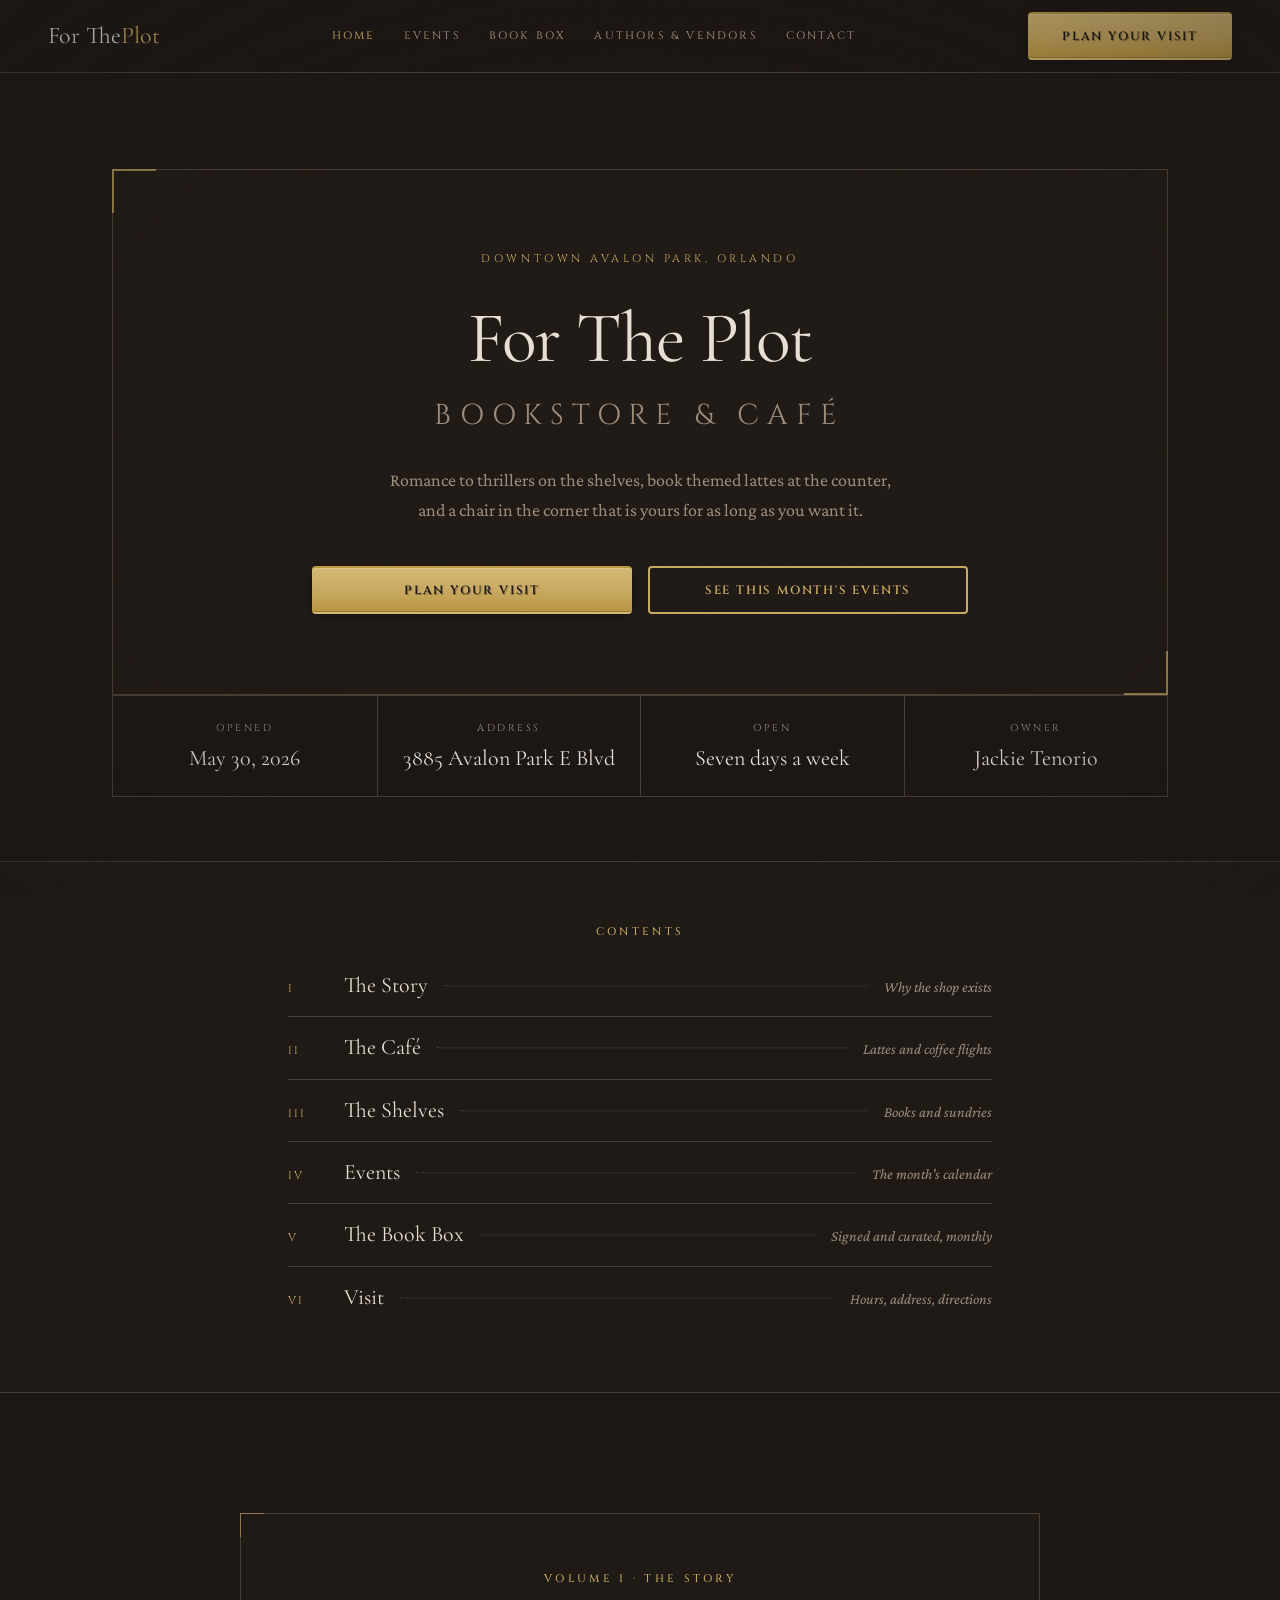
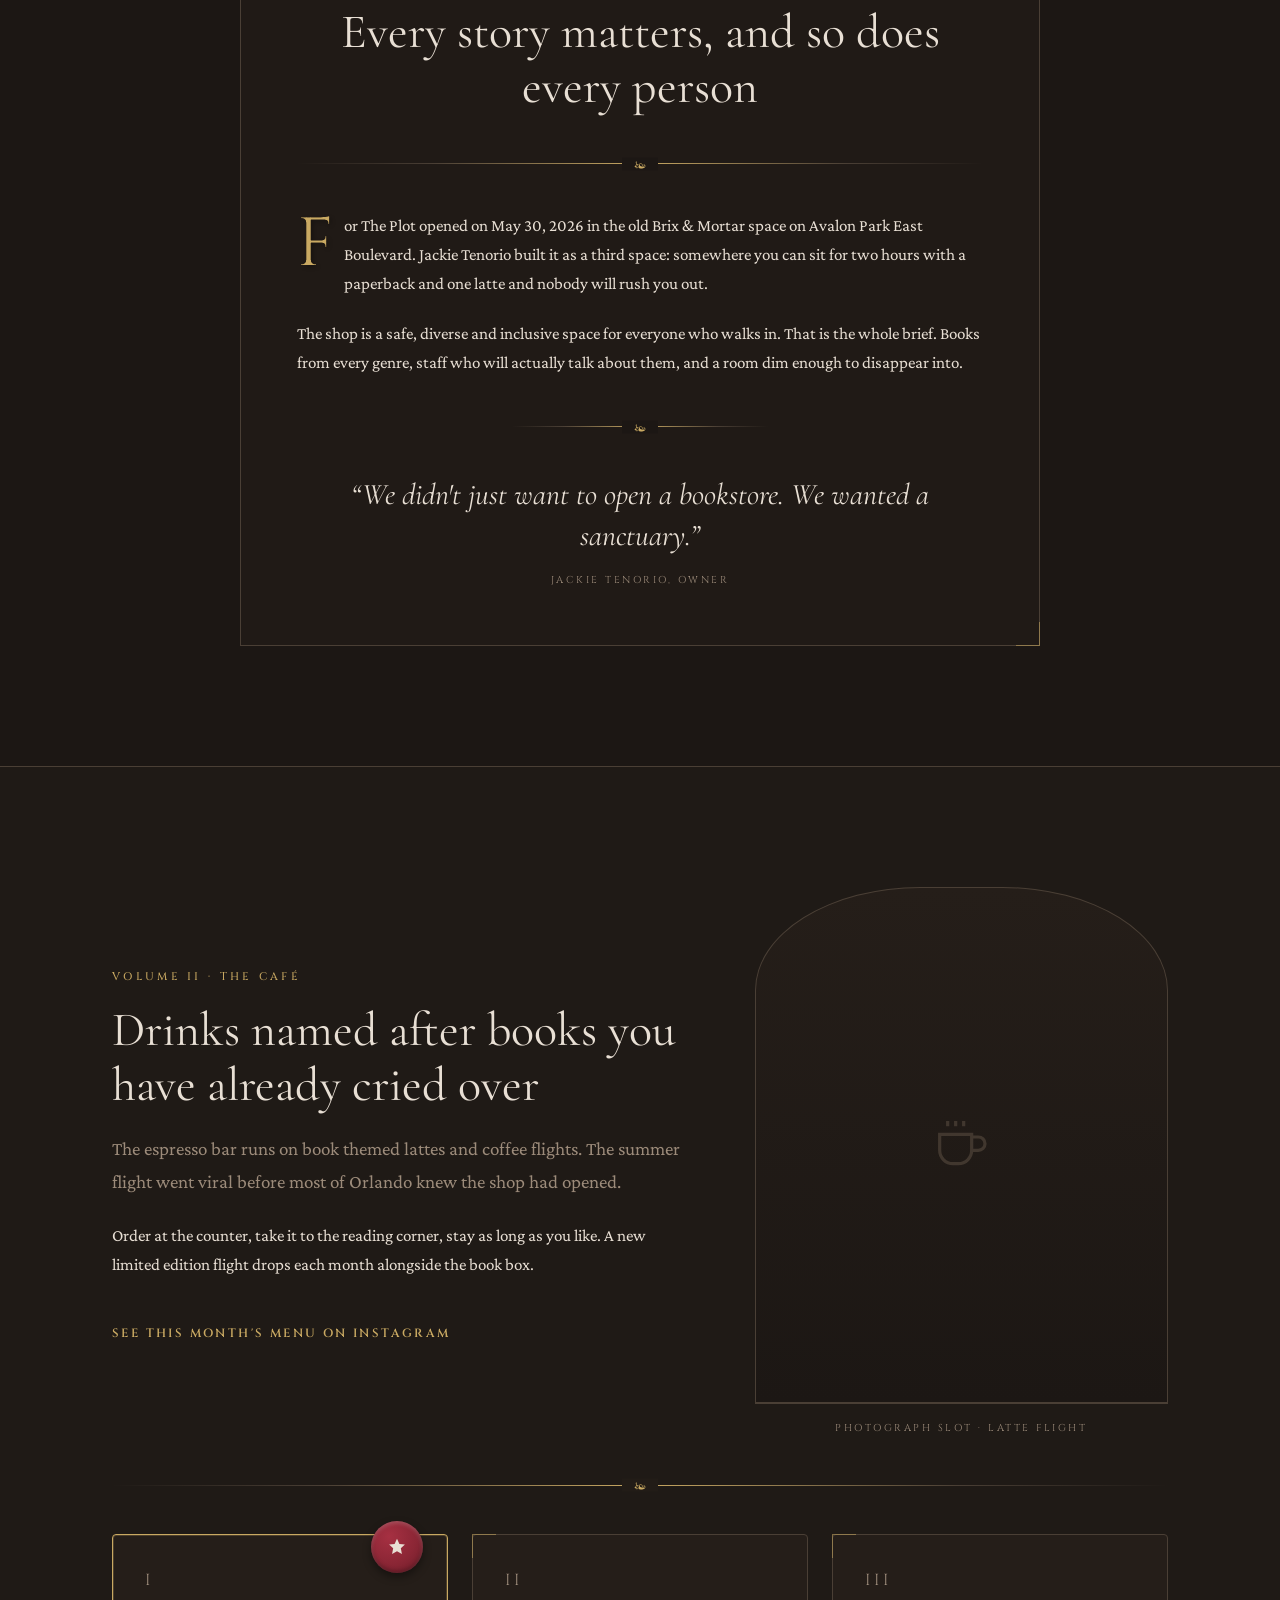
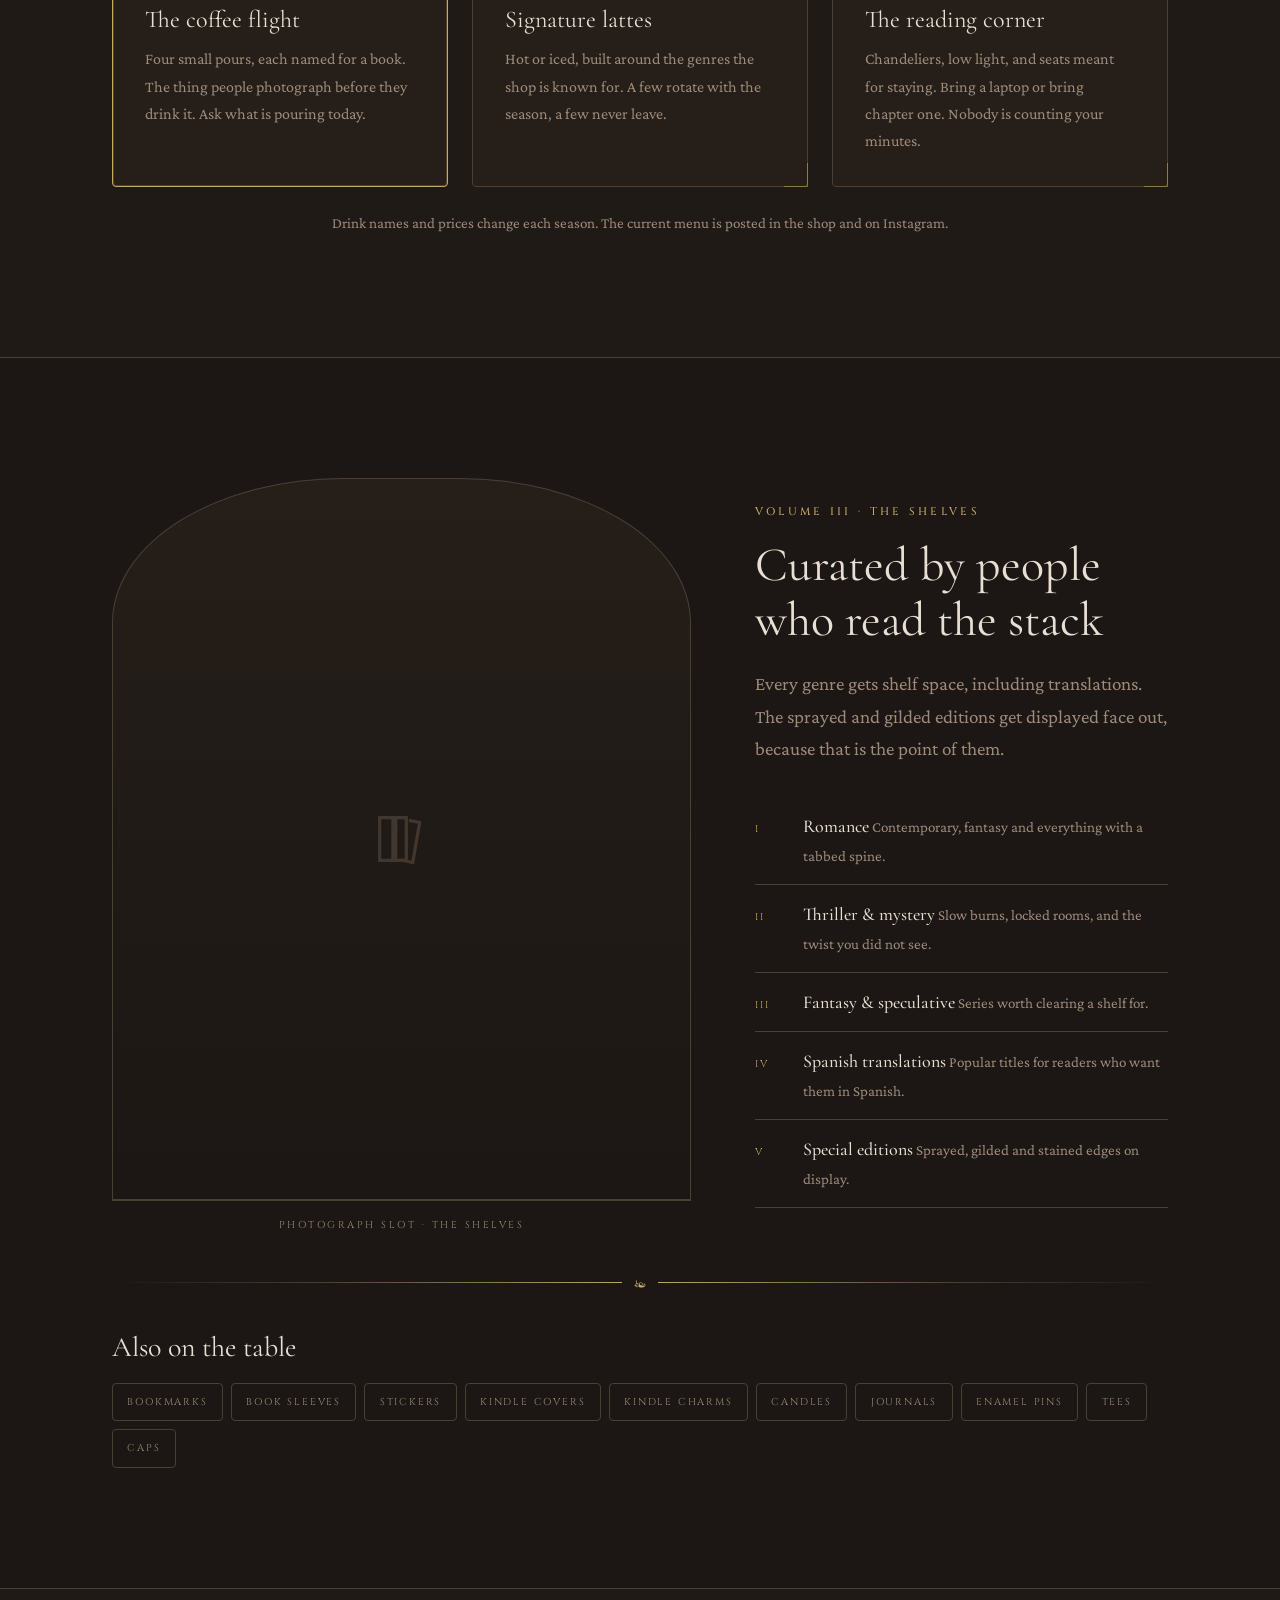
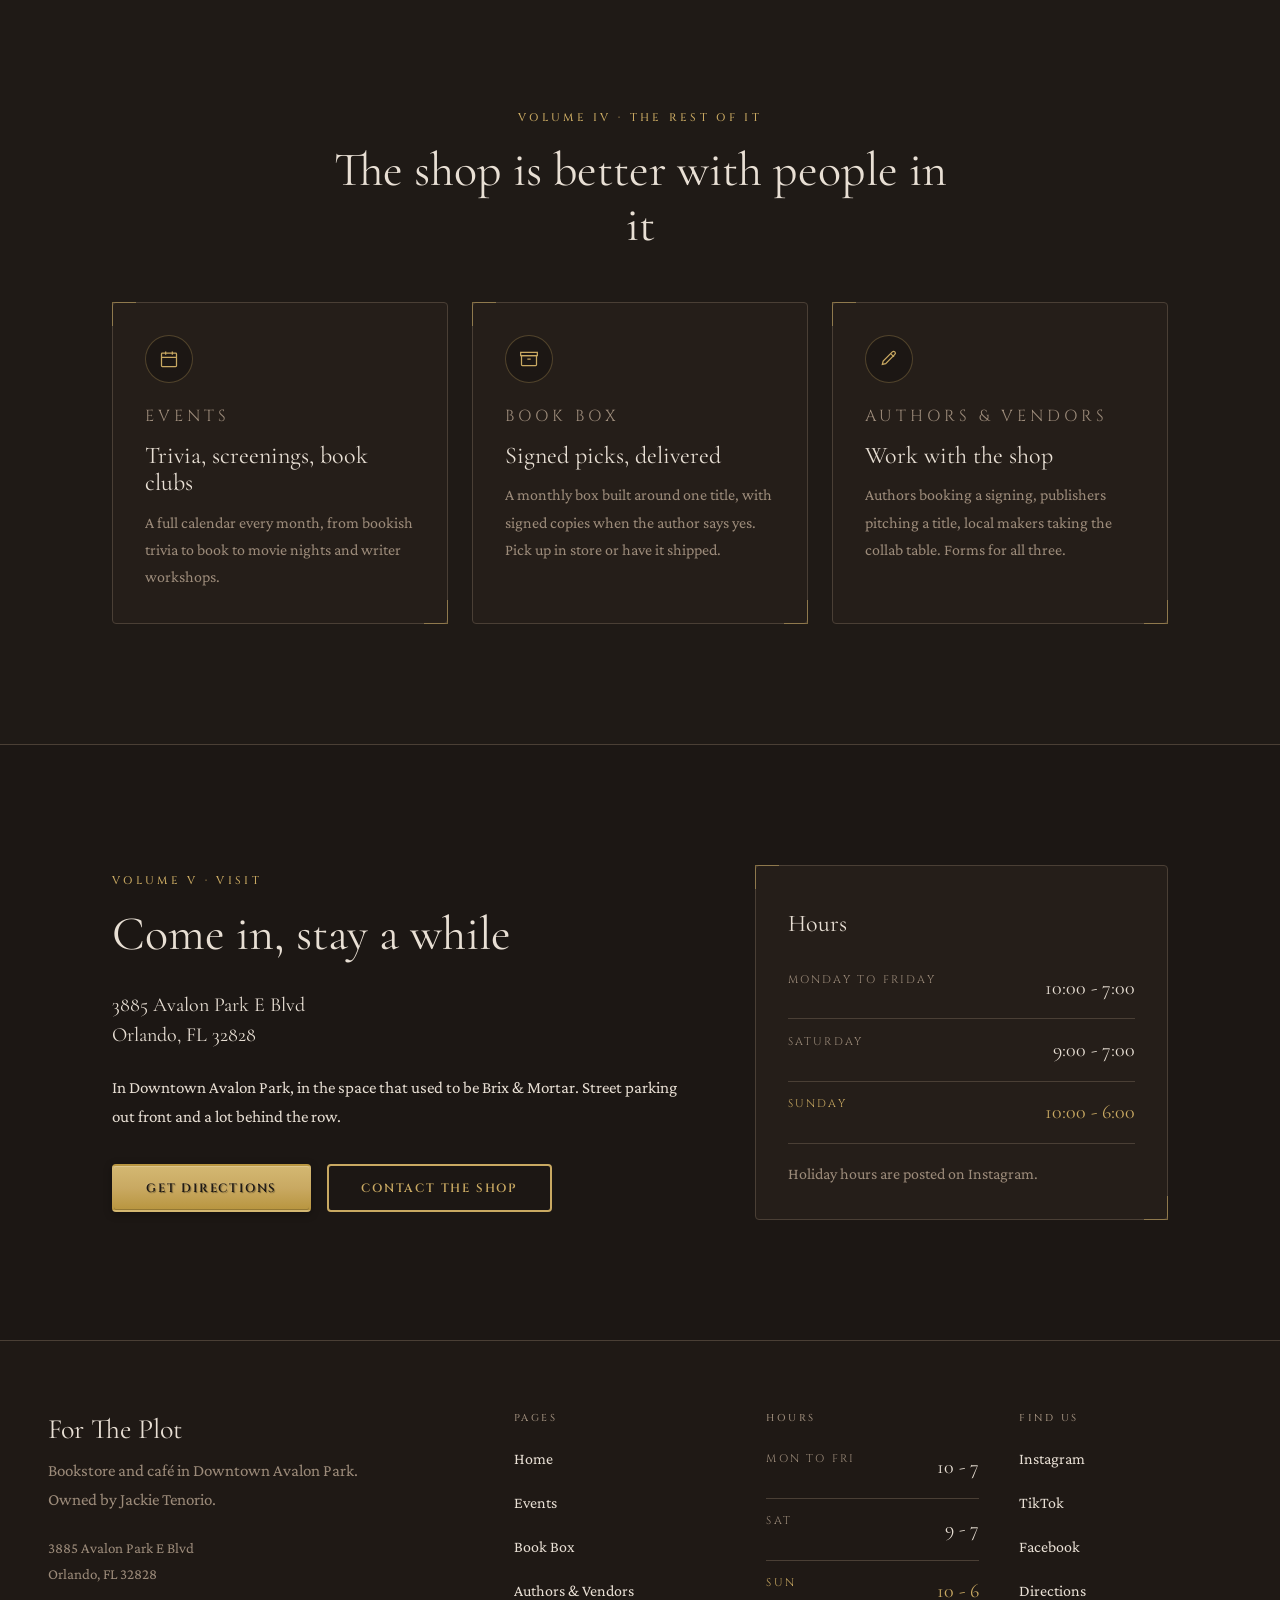
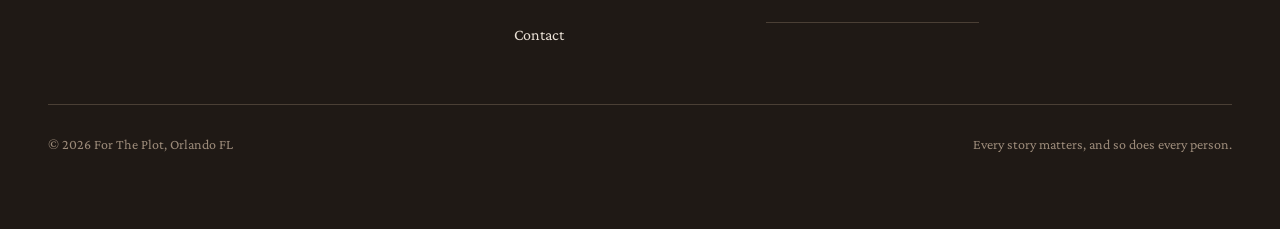
==== index.html @ 0314222c "Add For The Plot site and wire it up for GitHub Pages Unpacks the fortheplotsite bundle into the rep" ====
<!DOCTYPE html>
<html lang="en">
<head>
<meta charset="utf-8">
<meta name="viewport" content="width=device-width, initial-scale=1">
<title>For The Plot | Bookstore &amp; Café in Downtown Avalon Park, Orlando</title>
<meta name="description" content="For The Plot is a bookstore and café at 3885 Avalon Park E Blvd, Orlando. Romance to thrillers, book themed lattes and coffee flights, and a quiet corner that is yours.">
<meta property="og:title" content="For The Plot | Bookstore &amp; Café, Downtown Avalon Park">
<meta property="og:description" content="Books, book themed lattes, and a community third space in Downtown Avalon Park Orlando.">
<meta property="og:type" content="website">
<meta name="theme-color" content="#1C1714">
<link rel="preconnect" href="https://fonts.googleapis.com">
<link rel="preconnect" href="https://fonts.gstatic.com" crossorigin>
<link href="https://fonts.googleapis.com/css2?family=Cinzel:wght@400;500;600&family=Cormorant+Garamond:ital,wght@0,300;0,400;0,500;1,400&family=Crimson+Pro:ital,wght@0,400;0,600;1,400&display=swap" rel="stylesheet">
<link rel="stylesheet" href="assets/css/academia.css">
<script type="application/ld+json">
{
  "@context": "https://schema.org",
  "@type": "CafeOrCoffeeShop",
  "name": "For The Plot",
  "description": "Bookstore and café in Downtown Avalon Park, Orlando.",
  "url": "https://fortheplotorlando.com/",
  "founder": { "@type": "Person", "name": "Jackie Tenorio" },
  "address": {
    "@type": "PostalAddress",
    "streetAddress": "3885 Avalon Park E Blvd",
    "addressLocality": "Orlando",
    "addressRegion": "FL",
    "postalCode": "32828",
    "addressCountry": "US"
  },
  "sameAs": [
    "https://www.instagram.com/fortheplotorlando/",
    "https://www.tiktok.com/@fortheplotorlando",
    "https://www.facebook.com/p/For-The-Plot-61588344633470/"
  ],
  "openingHoursSpecification": [
    { "@type": "OpeningHoursSpecification", "dayOfWeek": ["Monday","Tuesday","Wednesday","Thursday","Friday"], "opens": "10:00", "closes": "19:00" },
    { "@type": "OpeningHoursSpecification", "dayOfWeek": "Saturday", "opens": "09:00", "closes": "19:00" },
    { "@type": "OpeningHoursSpecification", "dayOfWeek": "Sunday", "opens": "10:00", "closes": "18:00" }
  ]
}
</script>
</head>

<body>
<div class="grain" aria-hidden="true"></div>
<div class="vignette" aria-hidden="true"></div>
<a class="skip" href="#main">Skip to content</a>

<header class="nav">
  <div class="wrap wrap--wide">
    <div class="nav__inner">
      <a class="nav__mark" href="index.html">For The <span>Plot</span></a>
      <nav aria-label="Primary">
        <ul class="nav__links">
          <li><a href="index.html" aria-current="page">Home</a></li>
          <li><a href="events.html">Events</a></li>
          <li><a href="book-box.html">Book Box</a></li>
          <li><a href="partners.html">Authors &amp; Vendors</a></li>
          <li><a href="contact.html">Contact</a></li>
        </ul>
      </nav>
      <a class="btn btn--primary nav__cta" href="contact.html">Plan your visit</a>
      <button class="nav__toggle" type="button" id="navToggle" aria-expanded="false" aria-controls="navPanel" aria-label="Open menu">
        <svg viewBox="0 0 24 24" fill="none" stroke="currentColor" stroke-width="1.5" width="22" height="22" aria-hidden="true"><path d="M3 6h18M3 12h18M3 18h18" stroke-linecap="round"/></svg>
      </button>
    </div>
    <div class="nav__panel" id="navPanel" data-open="false">
      <ul>
        <li><a href="index.html" aria-current="page">Home</a></li>
        <li><a href="events.html">Events</a></li>
        <li><a href="book-box.html">Book Box</a></li>
        <li><a href="partners.html">Authors &amp; Vendors</a></li>
        <li><a href="contact.html">Contact</a></li>
      </ul>
    </div>
  </div>
</header>

<main id="main">

<!-- ============================ HERO ============================ -->
<section class="hero">
  <div class="wrap">
    <div class="frontispiece flourish flourish--lg">
      <p class="eyebrow reveal">Downtown Avalon Park, Orlando</p>
      <h1 class="h-display reveal">For The Plot<em>Bookstore &amp; Café</em></h1>
      <p class="hero__lede reveal">
        Romance to thrillers on the shelves, book themed lattes at the counter, and a chair
        in the corner that is yours for as long as you want it.
      </p>
      <div class="hero__actions">
        <a class="btn btn--primary" href="contact.html">Plan your visit</a>
        <a class="btn btn--secondary" href="events.html">See this month's events</a>
      </div>
    </div>

    <dl class="ledger">
      <div><dt>Opened</dt><dd>May 30, 2026</dd></div>
      <div><dt>Address</dt><dd>3885 Avalon Park E&nbsp;Blvd</dd></div>
      <div><dt>Open</dt><dd>Seven days a week</dd></div>
      <div><dt>Owner</dt><dd>Jackie Tenorio</dd></div>
    </dl>
  </div>
</section>

<!-- ============================ CONTENTS ============================ -->
<section class="section section--tight section--panel" aria-labelledby="contents-h">
  <div class="wrap">
    <h2 id="contents-h" class="volume center">Contents</h2>
    <ul class="contents">
      <li><a href="#story"><span class="num" aria-hidden="true">I</span><span class="name">The Story</span><span class="leader" aria-hidden="true"></span><span class="desc">Why the shop exists</span></a></li>
      <li><a href="#cafe"><span class="num" aria-hidden="true">II</span><span class="name">The Café</span><span class="leader" aria-hidden="true"></span><span class="desc">Lattes and coffee flights</span></a></li>
      <li><a href="#shelves"><span class="num" aria-hidden="true">III</span><span class="name">The Shelves</span><span class="leader" aria-hidden="true"></span><span class="desc">Books and sundries</span></a></li>
      <li><a href="events.html"><span class="num" aria-hidden="true">IV</span><span class="name">Events</span><span class="leader" aria-hidden="true"></span><span class="desc">The month's calendar</span></a></li>
      <li><a href="book-box.html"><span class="num" aria-hidden="true">V</span><span class="name">The Book Box</span><span class="leader" aria-hidden="true"></span><span class="desc">Signed and curated, monthly</span></a></li>
      <li><a href="contact.html"><span class="num" aria-hidden="true">VI</span><span class="name">Visit</span><span class="leader" aria-hidden="true"></span><span class="desc">Hours, address, directions</span></a></li>
    </ul>
  </div>
</section>

<!-- ============================ I. THE STORY ============================ -->
<section class="section" id="story" aria-labelledby="story-h">
  <div class="wrap wrap--narrow">
    <div class="flourish center" style="border:1px solid var(--border); background:rgba(37,30,25,.5); padding:clamp(2rem,5vw,3.5rem);">
      <p class="volume">Volume I &middot; The Story</p>
      <h2 id="story-h" class="h-section">Every story matters, and so does every person</h2>
      <div class="rule" aria-hidden="true"></div>
      <div style="text-align:left;">
        <p class="dropcap">
          For The Plot opened on May 30, 2026 in the old Brix &amp; Mortar space on Avalon Park East
          Boulevard. Jackie Tenorio built it as a third space: somewhere you can sit for two hours
          with a paperback and one latte and nobody will rush you out.
        </p>
        <p>
          The shop is a safe, diverse and inclusive space for everyone who walks in. That is the
          whole brief. Books from every genre, staff who will actually talk about them, and a room
          dim enough to disappear into.
        </p>
      </div>
      <div class="rule rule--short" aria-hidden="true"></div>
      <blockquote style="margin:0; font-family:var(--font-heading); font-size:clamp(1.375rem,3vw,1.875rem); line-height:1.35; font-style:italic;">
        &ldquo;We didn't just want to open a bookstore. We wanted a sanctuary.&rdquo;
      </blockquote>
      <p style="margin-top:1rem; font-family:var(--font-display); font-size:.625rem; letter-spacing:.25em; text-transform:uppercase; color:var(--muted-fg);">
        Jackie Tenorio, Owner
      </p>
    </div>
  </div>
</section>

<!-- ============================ II. THE CAFÉ ============================ -->
<section class="section section--panel" id="cafe" aria-labelledby="cafe-h">
  <div class="wrap">
    <div class="split">
      <div>
        <p class="volume">Volume II &middot; The Café</p>
        <h2 id="cafe-h" class="h-section">Drinks named after books you have already cried over</h2>
        <p class="lede" style="margin-top:1.25rem;">
          The espresso bar runs on book themed lattes and coffee flights. The summer flight went
          viral before most of Orlando knew the shop had opened.
        </p>
        <p style="margin-top:1.5rem;">
          Order at the counter, take it to the reading corner, stay as long as you like. A new
          limited edition flight drops each month alongside the book box.
        </p>
        <p class="btn-row" style="margin-top:2rem;">
          <a class="btn btn--ghost" href="https://www.instagram.com/fortheplotorlando/" rel="noopener">See this month's menu on Instagram</a>
        </p>
      </div>

      <!-- PHOTO SLOT: latte flight. Replace the .plate__slot div with the commented img. -->
      <figure class="plate">
        <div class="plate__frame">
          <div class="plate__slot" aria-hidden="true">
            <svg viewBox="0 0 24 24" fill="none" stroke="currentColor" stroke-width="1.2">
              <path d="M4 8h12v6a5 5 0 0 1-5 5H9a5 5 0 0 1-5-5V8Z"/><path d="M16 9h2.5a2.5 2.5 0 0 1 0 5H16"/><path d="M7 3v2M10 3v2M13 3v2"/>
            </svg>
          </div>
          <!-- <img src="assets/images/latte-flight.jpg" alt="A flight of four book themed lattes on the counter at For The Plot."> -->
        </div>
        <figcaption>Photograph slot &middot; latte flight</figcaption>
      </figure>
    </div>

    <div class="rule" aria-hidden="true"></div>

    <div class="grid grid--3">
      <article class="card card--feature">
        <div class="seal" aria-hidden="true"><svg viewBox="0 0 24 24" fill="currentColor"><path d="m12 2 2.9 6.3 6.6.8-4.9 4.5 1.3 6.7L12 17l-5.9 3.3 1.3-6.7L2.5 9.1l6.6-.8L12 2Z"/></svg></div>
        <p class="card__num">I</p>
        <h3>The coffee flight</h3>
        <p>Four small pours, each named for a book. The thing people photograph before they drink it. Ask what is pouring today.</p>
      </article>
      <article class="card flourish">
        <p class="card__num">II</p>
        <h3>Signature lattes</h3>
        <p>Hot or iced, built around the genres the shop is known for. A few rotate with the season, a few never leave.</p>
      </article>
      <article class="card flourish">
        <p class="card__num">III</p>
        <h3>The reading corner</h3>
        <p>Chandeliers, low light, and seats meant for staying. Bring a laptop or bring chapter one. Nobody is counting your minutes.</p>
      </article>
    </div>
    <p class="note center" style="margin-top:1.5rem;">Drink names and prices change each season. The current menu is posted in the shop and on Instagram.</p>
  </div>
</section>

<!-- ============================ III. THE SHELVES ============================ -->
<section class="section" id="shelves" aria-labelledby="shelves-h">
  <div class="wrap">
    <div class="split split--flip">
      <div>
        <p class="volume">Volume III &middot; The Shelves</p>
        <h2 id="shelves-h" class="h-section">Curated by people who read the stack</h2>
        <p class="lede" style="margin-top:1.25rem;">
          Every genre gets shelf space, including translations. The sprayed and gilded editions
          get displayed face out, because that is the point of them.
        </p>
        <ul class="shelf" style="margin-top:2rem;">
          <li><span class="rn" aria-hidden="true">I</span><span><strong>Romance</strong> <span class="d">Contemporary, fantasy and everything with a tabbed spine.</span></span></li>
          <li><span class="rn" aria-hidden="true">II</span><span><strong>Thriller &amp; mystery</strong> <span class="d">Slow burns, locked rooms, and the twist you did not see.</span></span></li>
          <li><span class="rn" aria-hidden="true">III</span><span><strong>Fantasy &amp; speculative</strong> <span class="d">Series worth clearing a shelf for.</span></span></li>
          <li><span class="rn" aria-hidden="true">IV</span><span><strong>Spanish translations</strong> <span class="d">Popular titles for readers who want them in Spanish.</span></span></li>
          <li><span class="rn" aria-hidden="true">V</span><span><strong>Special editions</strong> <span class="d">Sprayed, gilded and stained edges on display.</span></span></li>
        </ul>
      </div>

      <!-- PHOTO SLOT: shelves. -->
      <figure class="plate">
        <div class="plate__frame">
          <div class="plate__slot" aria-hidden="true">
            <svg viewBox="0 0 24 24" fill="none" stroke="currentColor" stroke-width="1.2"><path d="M4 4h5v16H4zM10 4h4v16h-4zM15 5l4 .8-2.6 15L12 19.8"/></svg>
          </div>
          <!-- <img src="assets/images/shelves.jpg" alt="Shelves of sprayed edge books at For The Plot."> -->
        </div>
        <figcaption>Photograph slot &middot; the shelves</figcaption>
      </figure>
    </div>

    <div class="rule" aria-hidden="true"></div>

    <h3 class="h-sub" style="margin-bottom:1.25rem;">Also on the table</h3>
    <ul class="sundries">
      <li>Bookmarks</li><li>Book sleeves</li><li>Stickers</li><li>Kindle covers</li><li>Kindle charms</li>
      <li>Candles</li><li>Journals</li><li>Enamel pins</li><li>Tees</li><li>Caps</li>
    </ul>
  </div>
</section>

<!-- ============================ IV. WHAT ELSE ============================ -->
<section class="section section--panel" aria-labelledby="more-h">
  <div class="wrap">
    <div class="center measure-center">
      <p class="volume">Volume IV &middot; The Rest Of It</p>
      <h2 id="more-h" class="h-section">The shop is better with people in it</h2>
    </div>
    <div class="grid grid--3" style="margin-top:3rem;">
      <a class="card card--link flourish" href="events.html">
        <div class="icon-medallion" aria-hidden="true"><svg viewBox="0 0 24 24" fill="none" stroke="currentColor" stroke-width="1.5"><rect x="3" y="5" width="18" height="16" rx="1"/><path d="M8 3v4M16 3v4M3 10h18"/></svg></div>
        <p class="card__num">Events</p>
        <h3>Trivia, screenings, book clubs</h3>
        <p>A full calendar every month, from bookish trivia to book to movie nights and writer workshops.</p>
      </a>
      <a class="card card--link flourish" href="book-box.html">
        <div class="icon-medallion" aria-hidden="true"><svg viewBox="0 0 24 24" fill="none" stroke="currentColor" stroke-width="1.5"><path d="M3 8h18v11a1 1 0 0 1-1 1H4a1 1 0 0 1-1-1Z"/><path d="M2 4h20v4H2zM10 12h4"/></svg></div>
        <p class="card__num">Book Box</p>
        <h3>Signed picks, delivered</h3>
        <p>A monthly box built around one title, with signed copies when the author says yes. Pick up in store or have it shipped.</p>
      </a>
      <a class="card card--link flourish" href="partners.html">
        <div class="icon-medallion" aria-hidden="true"><svg viewBox="0 0 24 24" fill="none" stroke="currentColor" stroke-width="1.5"><path d="M16 3.5a2.1 2.1 0 0 1 3 3L8 17.5l-4 1 1-4Z"/><path d="M14 5.5 18 9.5"/></svg></div>
        <p class="card__num">Authors &amp; Vendors</p>
        <h3>Work with the shop</h3>
        <p>Authors booking a signing, publishers pitching a title, local makers taking the collab table. Forms for all three.</p>
      </a>
    </div>
  </div>
</section>

<!-- ============================ V. VISIT ============================ -->
<section class="section" id="visit" aria-labelledby="visit-h">
  <div class="wrap">
    <div class="split">
      <div>
        <p class="volume">Volume V &middot; Visit</p>
        <h2 id="visit-h" class="h-section">Come in, stay a while</h2>
        <address class="addr" style="margin-top:1.75rem;">3885 Avalon Park E Blvd<br>Orlando, FL 32828</address>
        <p style="margin-top:1.5rem;">
          In Downtown Avalon Park, in the space that used to be Brix &amp; Mortar. Street parking
          out front and a lot behind the row.
        </p>
        <div class="btn-row" style="margin-top:2rem;">
          <a class="btn btn--primary" href="https://maps.google.com/?q=3885+Avalon+Park+E+Blvd+Orlando+FL+32828" rel="noopener">Get directions</a>
          <a class="btn btn--secondary" href="contact.html">Contact the shop</a>
        </div>
      </div>
      <div class="card flourish" style="align-self:start;">
        <h3 class="h-sub" style="margin-bottom:1.25rem;">Hours</h3>
        <dl class="hours">
          <div data-day="1,2,3,4,5"><dt>Monday to Friday</dt><dd>10:00 - 7:00</dd></div>
          <div data-day="6"><dt>Saturday</dt><dd>9:00 - 7:00</dd></div>
          <div data-day="0"><dt>Sunday</dt><dd>10:00 - 6:00</dd></div>
        </dl>
        <p class="note" style="margin-top:1rem;">Holiday hours are posted on Instagram.</p>
      </div>
    </div>
  </div>
</section>
</main>

<footer class="footer">
  <div class="wrap wrap--wide">
    <div class="footer__grid">
      <div>
        <h2>For The Plot</h2>
        <p class="dim" style="max-width:34ch;">Bookstore and café in Downtown Avalon Park. Owned by Jackie Tenorio.</p>
        <address class="note" style="font-style:normal; margin-top:1rem;">3885 Avalon Park E Blvd<br>Orlando, FL 32828</address>
      </div>
      <div>
        <h3>Pages</h3>
        <ul>
          <li><a href="index.html">Home</a></li>
          <li><a href="events.html">Events</a></li>
          <li><a href="book-box.html">Book Box</a></li>
          <li><a href="partners.html">Authors &amp; Vendors</a></li>
          <li><a href="contact.html">Contact</a></li>
        </ul>
      </div>
      <div>
        <h3>Hours</h3>
        <dl class="hours">
          <div data-day="1,2,3,4,5"><dt>Mon to Fri</dt><dd>10 - 7</dd></div>
          <div data-day="6"><dt>Sat</dt><dd>9 - 7</dd></div>
          <div data-day="0"><dt>Sun</dt><dd>10 - 6</dd></div>
        </dl>
      </div>
      <div>
        <h3>Find us</h3>
        <ul>
          <li><a href="https://www.instagram.com/fortheplotorlando/" rel="noopener">Instagram</a></li>
          <li><a href="https://www.tiktok.com/@fortheplotorlando" rel="noopener">TikTok</a></li>
          <li><a href="https://www.facebook.com/p/For-The-Plot-61588344633470/" rel="noopener">Facebook</a></li>
          <li><a href="https://maps.google.com/?q=3885+Avalon+Park+E+Blvd+Orlando+FL+32828" rel="noopener">Directions</a></li>
        </ul>
      </div>
    </div>
    <div class="colophon">
      <span>&copy; <span data-year>2026</span> For The Plot, Orlando FL</span>
      <span>Every story matters, and so does every person.</span>
    </div>
  </div>
</footer>

<script src="assets/js/site.js"></script>
</body>
</html>
---- assets/css/academia.css ----
/* ============================================================
   FOR THE PLOT — Academia / Classical design system
   Single source of truth for every page.
   Edit tokens here, never a raw hex in a page file.
   ============================================================ */

:root{
  /* Color */
  --bg:            #1C1714;
  --bg-alt:        #251E19;
  --fg:            #E8DFD4;
  --muted:         #3D332B;
  --muted-fg:      #9C8B7A;
  --border:        #4A3F35;
  --brass:         #C9A962;
  --brass-light:   #D4B872;
  --brass-dark:    #B8953F;
  --crimson:       #8B2635;
  --on-brass:      #1C1714;

  /* Type */
  --font-heading: "Cormorant Garamond", Georgia, serif;
  --font-body:    "Crimson Pro", Georgia, serif;
  --font-display: "Cinzel", Georgia, serif;

  /* Radius */
  --radius: 4px;
  --radius-arch: 40% 40% 0 0 / 20% 20% 0 0;

  /* Motion */
  --t-fast: 150ms;
  --t-base: 300ms;
  --t-slow: 500ms;
  --t-dramatic: 700ms;
  --ease: cubic-bezier(0.16, 1, 0.3, 1);

  /* Effects */
  --brass-gradient: linear-gradient(180deg, var(--brass-light) 0%, var(--brass) 50%, var(--brass-dark) 100%);
  --sepia: sepia(0.6) contrast(0.95) brightness(0.9);
  --engraved: 1px 1px 1px rgba(0,0,0,.4), -1px -1px 1px rgba(255,255,255,.1);
  --lift: 0 8px 24px rgba(0,0,0,.3);

  /* Layout */
  --gutter: clamp(1.25rem, 5vw, 3rem);
  --w-wide: 1280px;
  --w-std: 1152px;
  --w-narrow: 896px;
  --section-y: clamp(4rem, 10vw, 7.5rem);
}

/* ============================================================
   RESET & BASE
   ============================================================ */
*,*::before,*::after{ box-sizing:border-box; }
html{ scroll-behavior:smooth; scroll-padding-top:5.5rem; -webkit-text-size-adjust:100%; }
body{
  margin:0;
  background:var(--bg);
  color:var(--fg);
  font-family:var(--font-body);
  font-size:1.0625rem;
  line-height:1.7;
  -webkit-font-smoothing:antialiased;
  overflow-x:hidden;
}
img{ max-width:100%; height:auto; display:block; }
h1,h2,h3,h4{ font-family:var(--font-heading); font-weight:400; line-height:1.15; margin:0; }
p{ margin:0 0 1.25em; }
p:last-child{ margin-bottom:0; }
a{ color:var(--brass); text-underline-offset:4px; }
::selection{ background:var(--brass); color:var(--on-brass); }

:focus-visible{
  outline:none;
  box-shadow:0 0 0 2px var(--bg), 0 0 0 4px var(--brass);
  border-radius:2px;
}

.skip{
  position:absolute; left:var(--gutter); top:-100px; z-index:100;
  background:var(--brass-gradient); color:var(--on-brass);
  font-family:var(--font-display); font-size:.75rem; letter-spacing:.15em; text-transform:uppercase;
  padding:.9rem 1.5rem; border-radius:var(--radius); text-decoration:none;
  transition:top var(--t-fast) ease-out;
}
.skip:focus{ top:1rem; }
.visually-hidden{
  position:absolute; width:1px; height:1px; margin:-1px; padding:0;
  overflow:hidden; clip:rect(0 0 0 0); white-space:nowrap; border:0;
}

/* ============================================================
   ATMOSPHERE
   ============================================================ */
.grain,.vignette{ position:fixed; inset:0; pointer-events:none; z-index:60; }
.grain{
  opacity:.03; mix-blend-mode:overlay;
  background-image:url("data:image/svg+xml,%3Csvg xmlns='http://www.w3.org/2000/svg' width='300' height='300'%3E%3Cfilter id='n'%3E%3CfeTurbulence type='fractalNoise' baseFrequency='0.85' numOctaves='4' stitchTiles='stitch'/%3E%3C/filter%3E%3Crect width='300' height='300' filter='url(%23n)'/%3E%3C/svg%3E");
}
.vignette{ background:radial-gradient(ellipse at center, transparent 0%, transparent 50%, rgba(28,23,20,.4) 100%); }

/* ============================================================
   LAYOUT
   ============================================================ */
.wrap{ width:100%; max-width:var(--w-std); margin-inline:auto; padding-inline:var(--gutter); }
.wrap--narrow{ max-width:var(--w-narrow); }
.wrap--wide{ max-width:var(--w-wide); }
.section{ padding-block:var(--section-y); position:relative; }
.section--tight{ padding-block:clamp(2.5rem,6vw,4rem); }
.section--panel{ background:rgba(37,30,25,.4); border-block:1px solid var(--border); }
.center{ text-align:center; }
.measure{ max-width:62ch; }
.measure-center{ max-width:62ch; margin-inline:auto; }

.split{ display:grid; gap:clamp(2rem,5vw,4rem); align-items:center; }
@media (min-width:900px){
  .split{ grid-template-columns:7fr 5fr; }
  .split--flip > :first-child{ order:2; }
  .split--even{ grid-template-columns:1fr 1fr; }
}

.grid{ display:grid; gap:1.5rem; }
@media (min-width:700px){ .grid--2{ grid-template-columns:repeat(2,1fr); } }
@media (min-width:900px){ .grid--3{ grid-template-columns:repeat(3,1fr); } }

/* ============================================================
   TYPOGRAPHY PATTERNS
   ============================================================ */
.volume{
  display:block; font-family:var(--font-display);
  font-size:.6875rem; font-weight:500; letter-spacing:.3em; text-transform:uppercase;
  color:var(--brass); margin:0 0 1rem;
}
.h-display{ font-size:clamp(2.5rem, 7vw, 4.5rem); letter-spacing:-.015em; }
.h-section{ font-size:clamp(2rem, 5vw, 3rem); }
.h-sub{ font-size:clamp(1.375rem, 2.6vw, 1.75rem); }
.lede{ font-size:1.1875rem; color:var(--muted-fg); max-width:62ch; }
.dim{ color:var(--muted-fg); }
.small{ font-size:.9375rem; }
.note{ font-size:.9375rem; color:var(--muted-fg); }

.dropcap::first-letter{
  font-family:var(--font-display); font-size:4.25rem; line-height:.8;
  float:left; margin:.08em .6rem 0 0; color:var(--brass);
  text-shadow:2px 2px 4px rgba(0,0,0,.3);
}

/* ============================================================
   ORNAMENT
   ============================================================ */
.rule{ position:relative; height:1px; margin-block:clamp(2rem,5vw,3rem);
  background:linear-gradient(90deg, transparent 0%, var(--border) 20%, var(--brass) 50%, var(--border) 80%, transparent 100%);
}
.rule::before{
  content:"❧"; position:absolute; left:50%; top:50%; transform:translate(-50%,-50%);
  color:var(--brass); font-size:.8125rem; background:var(--bg); padding-inline:.75rem; line-height:1;
}
.section--panel .rule::before{ background:#221c17; }
.rule--short{ width:min(16rem,60%); margin-inline:auto; }

.flourish{ position:relative; }
.flourish::before,.flourish::after{
  content:""; position:absolute; width:24px; height:24px; border:1px solid var(--brass);
  opacity:.55; transition:opacity var(--t-base) ease-out; pointer-events:none;
}
.flourish::before{ top:-1px; left:-1px; border-right:none; border-bottom:none; }
.flourish::after{ bottom:-1px; right:-1px; border-left:none; border-top:none; }
.flourish:hover::before,.flourish:hover::after{ opacity:1; }
.flourish--lg::before,.flourish--lg::after{ width:44px; height:44px; border-width:2px; opacity:.7; }

.seal{
  position:absolute; top:-14px; right:1.5rem;
  width:52px; height:52px; border-radius:50%; display:grid; place-items:center;
  background:radial-gradient(circle at 35% 30%, #A63042 0%, var(--crimson) 55%, #6B1C28 100%);
  box-shadow:inset 0 2px 4px rgba(255,255,255,.2), inset 0 -2px 4px rgba(0,0,0,.3), 0 4px 8px rgba(0,0,0,.4);
  color:var(--fg);
}
.seal svg{ width:20px; height:20px; }

.icon-medallion{
  width:48px; height:48px; border-radius:50%; display:grid; place-items:center;
  border:1px solid rgba(201,169,98,.3); background:var(--bg); color:var(--brass); margin-bottom:1.25rem;
}
.icon-medallion svg{ width:20px; height:20px; }

/* ============================================================
   BUTTONS
   ============================================================ */
.btn{
  display:inline-flex; align-items:center; justify-content:center; gap:.6rem;
  min-height:48px; padding:0 2rem;
  font-family:var(--font-display); font-size:.75rem; font-weight:600;
  letter-spacing:.15em; text-transform:uppercase; text-decoration:none;
  border-radius:var(--radius); border:2px solid transparent; cursor:pointer;
  transition:filter var(--t-base) ease-out, background-color var(--t-base) ease-out,
             border-color var(--t-base) ease-out, color var(--t-base) ease-out, box-shadow var(--t-base) ease-out;
}
.btn--primary{
  background:var(--brass-gradient); color:var(--on-brass); text-shadow:var(--engraved);
  box-shadow:inset 0 1px 0 rgba(255,255,255,.2), inset 0 -1px 0 rgba(0,0,0,.2), 0 2px 8px rgba(0,0,0,.3);
}
.btn--primary:hover{ filter:brightness(1.1); box-shadow:inset 0 1px 0 rgba(255,255,255,.2), 0 4px 12px rgba(201,169,98,.3); }
.btn--primary:active{ box-shadow:inset 0 2px 6px rgba(0,0,0,.45); }
.btn--secondary{ background:transparent; border-color:var(--brass); color:var(--brass); }
.btn--secondary:hover{ background:var(--crimson); border-color:var(--crimson); color:var(--fg); }
.btn--ghost{
  min-height:44px; padding:0; border:none; background:none; color:var(--brass);
  letter-spacing:.2em; transition:letter-spacing var(--t-base) ease-out, color var(--t-base) ease-out;
}
.btn--ghost:hover{ color:var(--brass-light); letter-spacing:.25em; text-decoration:underline; }
.btn--sm{ min-height:44px; padding:0 1.5rem; }
.btn-row{ display:flex; flex-wrap:wrap; gap:1rem; }
.btn-row--center{ justify-content:center; }

/* ============================================================
   NAVIGATION
   ============================================================ */
.nav{
  position:sticky; top:0; z-index:50;
  background:rgba(28,23,20,.93); backdrop-filter:blur(8px);
  border-bottom:1px solid var(--border);
}
.nav__inner{ display:flex; align-items:center; justify-content:space-between; gap:1rem; min-height:4.5rem; }
.nav__mark{
  font-family:var(--font-heading); font-size:1.5rem; color:var(--fg); text-decoration:none;
  display:inline-flex; align-items:center; min-height:44px;
  transition:transform var(--t-base) ease-out;
}
.nav__mark:hover{ transform:scale(1.03); }
.nav__mark span{ color:var(--brass); }
.nav__links{ display:none; gap:1.75rem; align-items:center; list-style:none; margin:0; padding:0; }
.nav__links a{
  font-family:var(--font-display); font-size:.6875rem; font-weight:500;
  letter-spacing:.2em; text-transform:uppercase; color:var(--muted-fg); text-decoration:none;
  display:inline-flex; align-items:center; min-height:44px;
  transition:color var(--t-base) ease-out, letter-spacing var(--t-base) ease-out;
}
.nav__links a:hover{ color:var(--brass); letter-spacing:.24em; }
.nav__links a[aria-current="page"]{ color:var(--brass); }
.nav__cta{ display:none; }
.nav__toggle{
  display:inline-flex; align-items:center; justify-content:center;
  width:48px; height:48px; background:none; border:1px solid var(--border);
  border-radius:var(--radius); color:var(--brass); cursor:pointer;
}
.nav__panel{ display:none; padding-bottom:1.25rem; }
.nav__panel[data-open="true"]{ display:block; }
.nav__panel ul{ list-style:none; margin:0; padding:0; border-top:1px solid var(--border); }
.nav__panel li{ border-bottom:1px solid var(--border); }
.nav__panel a{
  display:flex; align-items:center; min-height:52px;
  font-family:var(--font-display); font-size:.75rem; letter-spacing:.2em;
  text-transform:uppercase; color:var(--fg); text-decoration:none;
}
.nav__panel a:hover,.nav__panel a[aria-current="page"]{ color:var(--brass); }
@media (min-width:1000px){
  .nav__links,.nav__cta{ display:flex; }
  .nav__toggle{ display:none; }
  .nav__panel{ display:none !important; }
}

/* ============================================================
   PAGE HEADER (inner pages)
   ============================================================ */
.page-head{ padding-block:clamp(3rem,7vw,5rem) clamp(2rem,5vw,3rem); text-align:center; }
.page-head h1{ font-size:clamp(2.5rem,6vw,4rem); }
.page-head .lede{ margin:1.5rem auto 0; }

/* ============================================================
   HERO (home)
   ============================================================ */
.hero{ padding-block:clamp(3rem,8vw,6rem) clamp(2.5rem,6vw,4rem); }
.frontispiece{
  position:relative; text-align:center;
  border:1px solid var(--border); background:rgba(37,30,25,.5);
  padding:clamp(2.5rem,7vw,5rem) clamp(1.5rem,5vw,4rem);
}
.frontispiece .eyebrow{
  font-family:var(--font-display); font-size:.6875rem; letter-spacing:.32em;
  text-transform:uppercase; color:var(--brass); margin:0 0 1.75rem;
}
.frontispiece h1 em{
  display:block; font-style:normal; font-size:.4em; letter-spacing:.28em;
  font-family:var(--font-display); color:var(--muted-fg); margin-top:1.25rem; text-transform:uppercase;
}
.hero__lede{ margin:2rem auto 0; max-width:52ch; font-size:1.125rem; color:var(--muted-fg); }
.hero__actions{ display:flex; flex-wrap:wrap; gap:1rem; justify-content:center; margin-top:2.5rem; }
.hero__actions .btn{ flex:1 1 15rem; max-width:20rem; }

.ledger{ display:grid; grid-template-columns:repeat(2,1fr); border:1px solid var(--border); border-top:none; margin:0; }
.ledger div{ padding:1.5rem 1rem; text-align:center; border-top:1px solid var(--border);
  transition:background-color var(--t-base) ease-out; }
.ledger div + div{ border-left:1px solid var(--border); }
.ledger div:nth-child(3){ border-left:none; }
.ledger:hover div{ background:rgba(37,30,25,.3); }
.ledger dt{ font-family:var(--font-display); font-size:.625rem; letter-spacing:.25em;
  text-transform:uppercase; color:var(--muted-fg); margin-bottom:.5rem; }
.ledger dd{ margin:0; font-family:var(--font-heading); font-size:1.375rem; line-height:1.25; }
@media (min-width:768px){
  .ledger{ grid-template-columns:repeat(4,1fr); }
  .ledger div:nth-child(3){ border-left:1px solid var(--border); }
}

/* ============================================================
   TABLE OF CONTENTS
   ============================================================ */
.contents{ list-style:none; margin:0 auto; padding:0; max-width:44rem; }
.contents li + li{ border-top:1px solid var(--border); }
.contents a{ display:flex; align-items:baseline; gap:1rem; min-height:56px; padding-block:.75rem;
  text-decoration:none; color:var(--fg); transition:color var(--t-base) ease-out; }
.contents a:hover{ color:var(--brass); }
.contents .num{ font-family:var(--font-display); font-size:.6875rem; letter-spacing:.2em; color:var(--brass); flex:0 0 2.5rem; }
.contents .name{ font-family:var(--font-heading); font-size:1.375rem; white-space:nowrap; }
.contents .leader{ flex:1 1 auto; border-bottom:1px dotted var(--border); transform:translateY(-.35rem); }
.contents .desc{ font-size:.9375rem; color:var(--muted-fg); font-style:italic; text-align:right; }
@media (max-width:640px){ .contents .desc{ display:none; } }

/* ============================================================
   PLATES (image slots)
   ============================================================ */
.plate{ margin:0; }
.plate__frame{
  position:relative; overflow:hidden; border-radius:var(--radius-arch);
  border:1px solid var(--border); border-bottom-width:2px;
  background:linear-gradient(180deg, var(--bg-alt) 0%, var(--bg) 100%);
  aspect-ratio:4/5;
}
.plate__frame img{ width:100%; height:100%; object-fit:cover; filter:var(--sepia);
  transition:filter var(--t-dramatic) ease-out, transform var(--t-dramatic) ease-out; }
.plate:hover .plate__frame img{ filter:none; transform:scale(1.05); }
.plate--landscape .plate__frame{ aspect-ratio:4/3; }
.plate figcaption{ margin-top:1rem; font-family:var(--font-display); font-size:.625rem;
  letter-spacing:.25em; text-transform:uppercase; color:var(--muted-fg); text-align:center; }
.plate__slot{ position:absolute; inset:0; display:grid; place-items:center; color:var(--border); }
.plate__slot svg{ width:64px; height:64px; opacity:.8; }

/* ============================================================
   CARDS
   ============================================================ */
.card{
  position:relative; background:var(--bg-alt); border:1px solid var(--border); border-radius:var(--radius);
  padding:clamp(1.5rem,3vw,2rem);
  transition:border-color var(--t-slow) ease-out, box-shadow var(--t-slow) ease-out;
}
.card:hover{ border-color:rgba(201,169,98,.5); box-shadow:var(--lift); }
.card__num{ font-family:var(--font-display); font-size:.625rem; letter-spacing:.25em;
  color:var(--brass); text-transform:uppercase; margin:0; }
.card h3{ margin:.75rem 0; font-size:1.5rem; }
.card p{ color:var(--muted-fg); font-size:1rem; }
.card--feature{ border-color:var(--brass); box-shadow:inset 0 0 0 1px rgba(201,169,98,.25); }
.card--link{ display:block; text-decoration:none; color:inherit; }

/* Price / tier card */
.tier__price{ font-family:var(--font-heading); font-size:2.75rem; color:var(--fg); line-height:1; margin:.5rem 0 .25rem; }
.tier__price sup{ font-size:1.25rem; top:-.9rem; position:relative; color:var(--muted-fg); }
.tier__per{ font-family:var(--font-display); font-size:.625rem; letter-spacing:.2em;
  text-transform:uppercase; color:var(--muted-fg); }
.ticks{ list-style:none; margin:1.5rem 0 0; padding:0; }
.ticks li{ display:flex; gap:.75rem; align-items:flex-start; padding-block:.5rem;
  font-size:1rem; color:var(--muted-fg); }
.ticks svg{ flex:0 0 16px; width:16px; height:16px; margin-top:.4rem; color:var(--brass); }

/* ============================================================
   LISTS
   ============================================================ */
.shelf{ list-style:none; margin:0; padding:0; }
.shelf li{ display:flex; gap:1rem; align-items:baseline; padding-block:.85rem; border-bottom:1px solid var(--border); }
.shelf .rn{ font-family:var(--font-display); font-size:.625rem; letter-spacing:.2em; color:var(--brass); flex:0 0 2rem; }
.shelf strong{ font-family:var(--font-heading); font-weight:500; font-size:1.125rem; }
.shelf .d{ color:var(--muted-fg); font-size:.9375rem; }

.sundries{ display:flex; flex-wrap:wrap; gap:.5rem; list-style:none; margin:0; padding:0; }
.sundries li{
  font-family:var(--font-display); font-size:.625rem; letter-spacing:.18em; text-transform:uppercase;
  color:var(--muted-fg); border:1px solid var(--border); border-radius:var(--radius); padding:.6rem .9rem;
  transition:color var(--t-base) ease-out, border-color var(--t-base) ease-out;
}
.sundries li:hover{ color:var(--brass); border-color:rgba(201,169,98,.5); }

/* Steps */
.steps{ list-style:none; counter-reset:step; margin:0; padding:0; display:grid; gap:1.5rem; }
.steps li{ display:grid; grid-template-columns:auto 1fr; gap:1.25rem; align-items:start; }
.steps .rn{
  font-family:var(--font-display); font-size:.75rem; color:var(--brass);
  width:44px; height:44px; border-radius:50%; border:1px solid rgba(201,169,98,.35);
  display:grid; place-items:center;
}
.steps h3{ font-size:1.25rem; margin:.5rem 0 .35rem; }
.steps p{ color:var(--muted-fg); font-size:1rem; margin:0; }

/* ============================================================
   HOURS
   ============================================================ */
.hours{ margin:0; }
.hours div{ display:flex; justify-content:space-between; gap:1rem; padding-block:.85rem; border-bottom:1px solid var(--border); }
.hours dt{ font-family:var(--font-display); font-size:.6875rem; letter-spacing:.2em; text-transform:uppercase; color:var(--muted-fg); }
.hours dd{ margin:0; font-family:var(--font-heading); font-size:1.25rem; }
.hours div[data-today="true"] dt,.hours div[data-today="true"] dd{ color:var(--brass); }
.addr{ font-style:normal; font-family:var(--font-heading); font-size:1.25rem; line-height:1.5; }

/* ============================================================
   FORMS
   ============================================================ */
.form{ display:grid; gap:1.25rem; }
.form--inline{ max-width:32rem; }
.form__row{ display:grid; gap:1.25rem; }
@media (min-width:600px){
  .form--inline{ grid-template-columns:1fr auto; align-items:end; }
  .form__row{ grid-template-columns:1fr 1fr; }
}
.field{ display:grid; gap:.5rem; }
.field label{ font-family:var(--font-display); font-size:.625rem; letter-spacing:.22em;
  text-transform:uppercase; color:var(--muted-fg); }
.field .req{ color:var(--brass); }
.field input,.field select,.field textarea{
  padding:0 1rem; height:48px;
  background:var(--bg-alt); border:1px solid var(--border); border-radius:var(--radius);
  color:var(--fg); font-family:var(--font-body); font-size:1rem;
  transition:border-color var(--t-base) ease-out, box-shadow var(--t-base) ease-out;
}
.field textarea{ height:auto; min-height:9rem; padding:.85rem 1rem; line-height:1.6; resize:vertical; }
.field select{ appearance:none;
  background-image:url("data:image/svg+xml,%3Csvg xmlns='http://www.w3.org/2000/svg' width='16' height='16' fill='none' stroke='%23C9A962' stroke-width='1.5'%3E%3Cpath d='m4 6 4 4 4-4'/%3E%3C/svg%3E");
  background-repeat:no-repeat; background-position:right 1rem center; padding-right:2.75rem;
}
.field input::placeholder,.field textarea::placeholder{ color:var(--muted-fg); font-style:italic; }
.field input:focus,.field select:focus,.field textarea:focus{
  outline:none; border-color:var(--brass); box-shadow:0 0 0 3px rgba(201,169,98,.3);
}
.field .hint{ font-size:.875rem; color:var(--muted-fg); }
.form__status{
  display:none; border:1px solid var(--brass); border-left-width:3px; border-radius:var(--radius);
  background:rgba(201,169,98,.08); padding:1rem 1.25rem; font-size:1rem;
}
.form__status[data-state="shown"]{ display:block; }
.form .form__status{ grid-column:1 / -1; margin:0; }

/* ============================================================
   TABS (partners page)
   ============================================================ */
.tabs{ display:flex; flex-wrap:wrap; gap:.5rem; justify-content:center; margin-bottom:2.5rem; }
.tabs button{
  min-height:48px; padding:0 1.5rem; cursor:pointer;
  background:transparent; border:1px solid var(--border); border-radius:var(--radius);
  color:var(--muted-fg); font-family:var(--font-display); font-size:.6875rem;
  letter-spacing:.2em; text-transform:uppercase;
  transition:color var(--t-base) ease-out, border-color var(--t-base) ease-out, background-color var(--t-base) ease-out;
}
.tabs button:hover{ color:var(--brass); border-color:rgba(201,169,98,.5); }
.tabs button[aria-selected="true"]{ color:var(--on-brass); background:var(--brass-gradient);
  border-color:transparent; text-shadow:var(--engraved); }
[role="tabpanel"][hidden]{ display:none; }

/* ============================================================
   CALENDAR (events page)
   ============================================================ */
.cal{ border:1px solid var(--border); background:rgba(37,30,25,.45); border-radius:var(--radius); }
.cal__bar{
  display:flex; align-items:center; justify-content:space-between; gap:1rem;
  padding:1rem clamp(1rem,3vw,1.5rem); border-bottom:1px solid var(--border);
}
.cal__month{ font-family:var(--font-heading); font-size:clamp(1.375rem,3vw,1.75rem); text-align:center; flex:1 1 auto; }
.cal__nav{
  width:48px; height:48px; flex:0 0 48px; display:grid; place-items:center; cursor:pointer;
  background:none; border:1px solid var(--border); border-radius:var(--radius); color:var(--brass);
  transition:border-color var(--t-base) ease-out, color var(--t-base) ease-out;
}
.cal__nav:hover{ border-color:var(--brass); color:var(--brass-light); }
.cal__grid{ display:grid; grid-template-columns:repeat(7,1fr); }
.cal__dow{
  padding:.75rem .25rem; text-align:center; border-bottom:1px solid var(--border);
  font-family:var(--font-display); font-size:.5625rem; letter-spacing:.18em;
  text-transform:uppercase; color:var(--muted-fg);
}
.cal__day{
  position:relative; min-height:5.25rem; padding:.5rem .4rem;
  border-right:1px solid rgba(74,63,53,.5); border-bottom:1px solid rgba(74,63,53,.5);
  background:none; text-align:left; cursor:default; color:inherit; font:inherit;
  transition:background-color var(--t-base) ease-out;
}
.cal__day:nth-child(7n){ border-right:none; }
.cal__day--pad{ background:rgba(28,23,20,.35); }
.cal__date{ font-family:var(--font-heading); font-size:1.0625rem; color:var(--muted-fg); display:block; }
.cal__day--has{ cursor:pointer; }
.cal__day--has .cal__date{ color:var(--fg); }
.cal__day--has:hover{ background:rgba(201,169,98,.1); }
.cal__day--today .cal__date{ color:var(--brass); }
.cal__day--today::after{
  content:""; position:absolute; inset:2px; border:1px solid rgba(201,169,98,.45);
  border-radius:2px; pointer-events:none;
}
.cal__day[aria-pressed="true"]{ background:rgba(201,169,98,.16); }
.cal__pips{ display:flex; flex-wrap:wrap; gap:3px; margin-top:.35rem; }
.cal__pip{ width:6px; height:6px; border-radius:50%; background:var(--brass); }
.cal__pip--crimson{ background:var(--crimson); box-shadow:0 0 0 1px rgba(232,223,212,.25); }
.cal__tag{
  display:none; font-family:var(--font-body); font-size:.75rem; line-height:1.3;
  color:var(--muted-fg); margin-top:.3rem; overflow:hidden;
}
@media (min-width:900px){
  .cal__day{ min-height:6.5rem; }
  .cal__tag{ display:block; }
}
@media (max-width:520px){
  .cal__day{ min-height:4rem; padding:.35rem .25rem; }
  .cal__date{ font-size:.9375rem; }
}

.cal__legend{ display:flex; flex-wrap:wrap; gap:1.25rem; margin-top:1.25rem; }
.cal__legend span{ display:inline-flex; align-items:center; gap:.5rem; font-size:.875rem; color:var(--muted-fg); }
.cal__legend .cal__pip{ display:block; flex:0 0 6px; }

/* Event list */
.events{ list-style:none; margin:0; padding:0; display:grid; gap:1rem; }
.event{
  display:grid; gap:1.25rem; align-items:start;
  border:1px solid var(--border); border-radius:var(--radius); background:var(--bg-alt);
  padding:clamp(1.25rem,3vw,1.75rem);
  transition:border-color var(--t-slow) ease-out, box-shadow var(--t-slow) ease-out;
}
.event:hover{ border-color:rgba(201,169,98,.5); box-shadow:var(--lift); }
@media (min-width:640px){ .event{ grid-template-columns:5.5rem 1fr; } }
.event__date{
  border:1px solid rgba(201,169,98,.35); border-radius:var(--radius);
  padding:.6rem .25rem; text-align:center; align-self:start;
}
.event__mo{ display:block; font-family:var(--font-display); font-size:.5625rem;
  letter-spacing:.2em; text-transform:uppercase; color:var(--brass); }
.event__dy{ display:block; font-family:var(--font-heading); font-size:1.875rem; line-height:1.1; }
.event__wd{ display:block; font-size:.75rem; color:var(--muted-fg); }
.event h3{ font-size:1.375rem; margin:0 0 .35rem; }
.event__meta{ font-family:var(--font-display); font-size:.625rem; letter-spacing:.18em;
  text-transform:uppercase; color:var(--muted-fg); margin:0 0 .75rem; }
.event p{ color:var(--muted-fg); font-size:1rem; margin:0; }
.event__empty{ border:1px dashed var(--border); border-radius:var(--radius);
  padding:2.5rem 1.5rem; text-align:center; color:var(--muted-fg); }

/* ============================================================
   FOOTER
   ============================================================ */
.footer{ border-top:1px solid var(--border); background:rgba(37,30,25,.3); padding-block:clamp(3rem,6vw,4.5rem); }
.footer__grid{ display:grid; gap:2.5rem; }
@media (min-width:800px){ .footer__grid{ grid-template-columns:2fr 1fr 1fr 1fr; } }
.footer h2{ font-size:1.75rem; margin-bottom:.75rem; }
.footer h3{ font-family:var(--font-display); font-size:.625rem; letter-spacing:.25em;
  text-transform:uppercase; color:var(--muted-fg); margin:0 0 .75rem; font-weight:500; }
.footer ul{ list-style:none; margin:0; padding:0; }
.footer li a{ display:inline-flex; align-items:center; min-height:44px; text-decoration:none;
  color:var(--fg); font-size:1rem; transition:color var(--t-base) ease-out; }
.footer li a:hover{ color:var(--brass); text-decoration:underline; }
.colophon{ margin-top:3rem; padding-top:1.75rem; border-top:1px solid var(--border);
  display:flex; flex-wrap:wrap; gap:1rem; justify-content:space-between;
  font-size:.875rem; color:var(--muted-fg); }

/* ============================================================
   LOAD REVEAL (one orchestrated moment, home hero only)
   ============================================================ */
.reveal{ opacity:0; transform:translateY(12px); }
.js-ready .reveal{ opacity:1; transform:none; transition:opacity 900ms var(--ease), transform 900ms var(--ease); }
.js-ready .reveal:nth-child(2){ transition-delay:120ms; }
.js-ready .reveal:nth-child(3){ transition-delay:240ms; }

@media (prefers-reduced-motion: reduce){
  html{ scroll-behavior:auto; }
  *,*::before,*::after{
    animation-duration:.01ms !important; animation-iteration-count:1 !important;
    transition-duration:.01ms !important;
  }
  .reveal{ opacity:1; transform:none; }
}
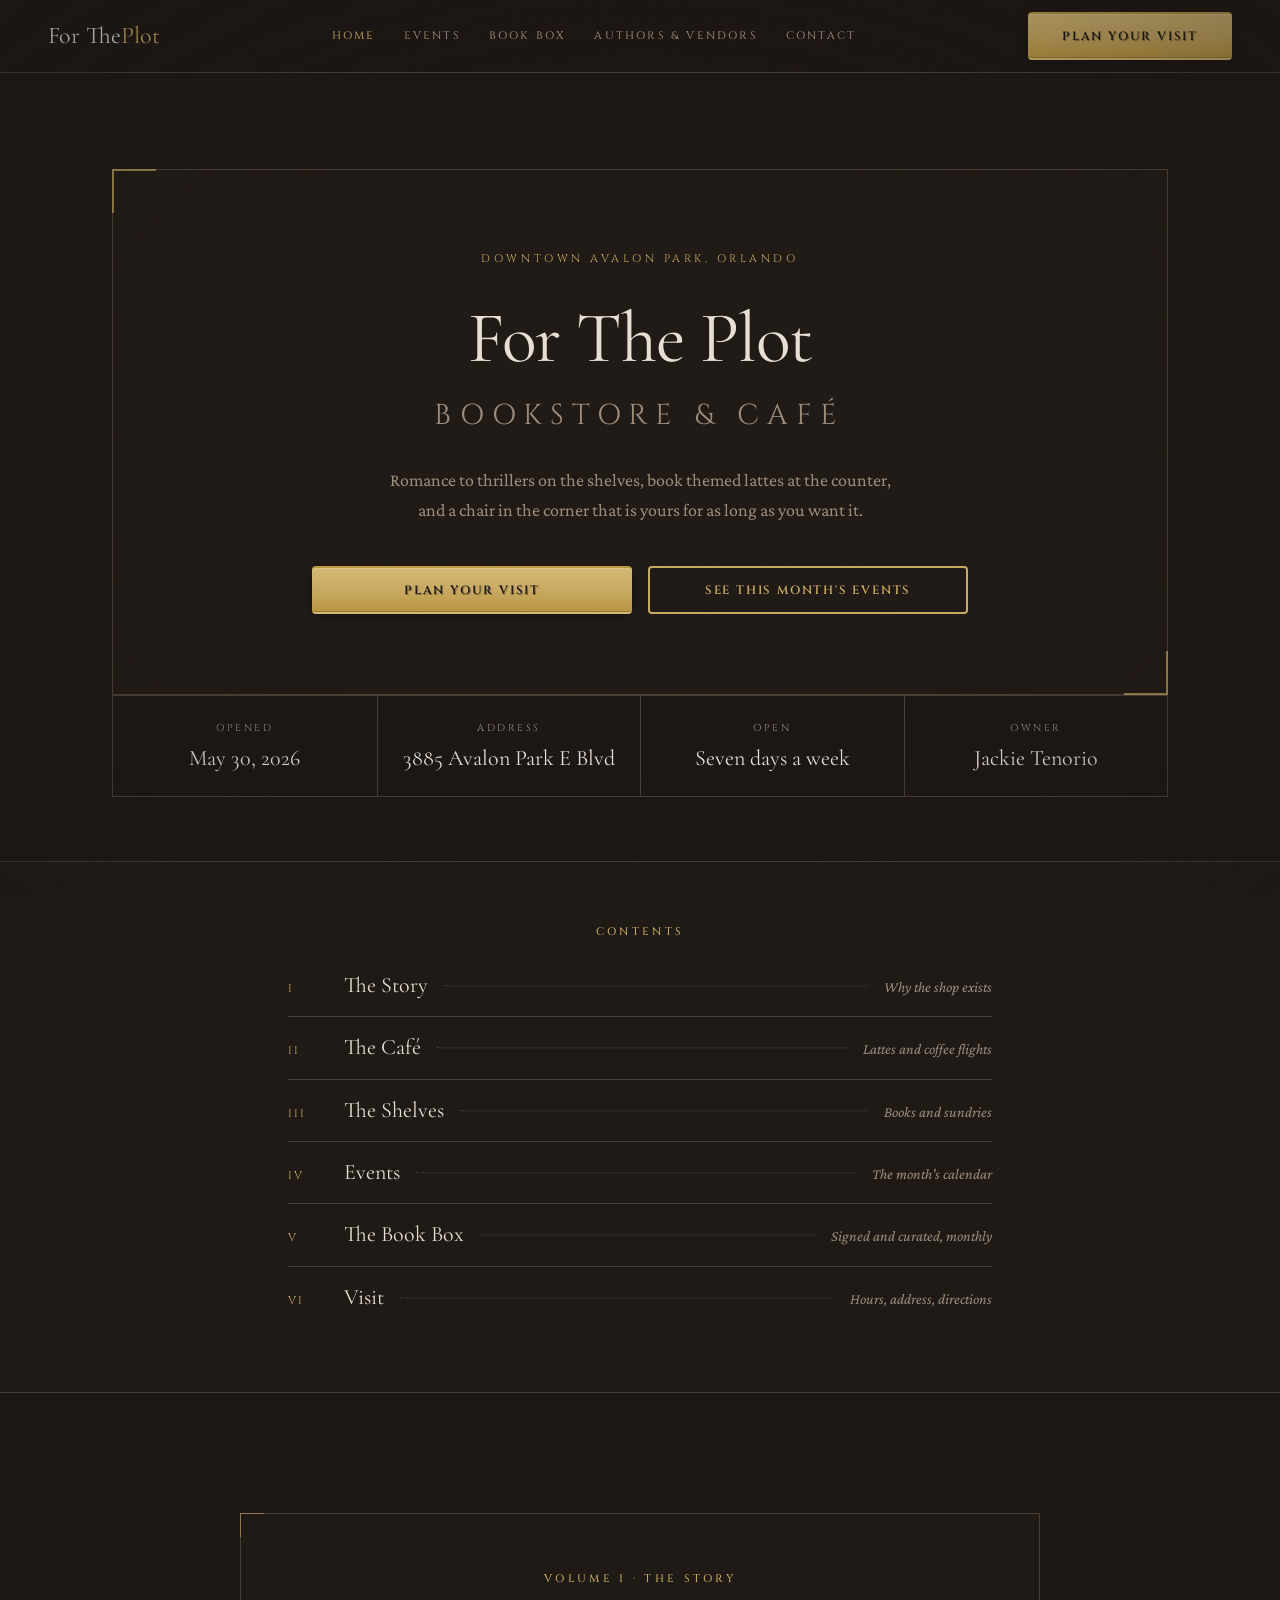
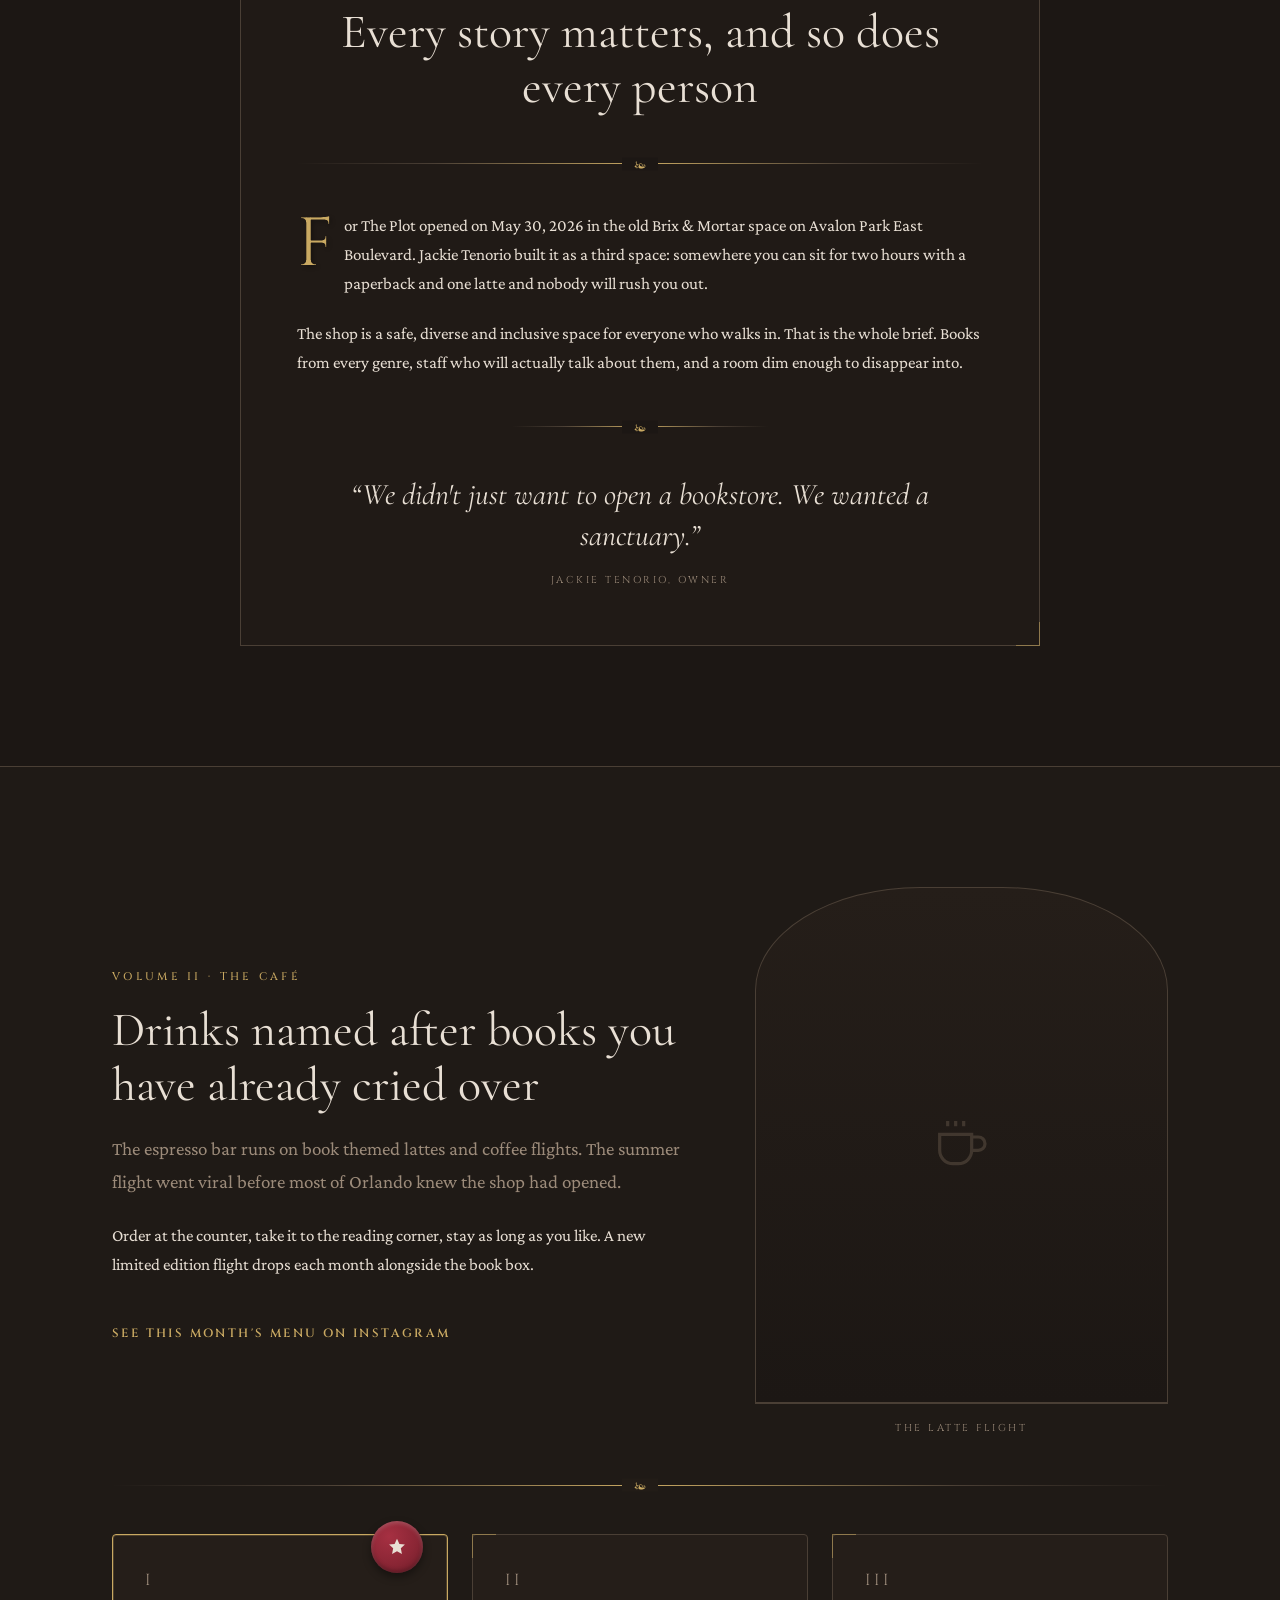
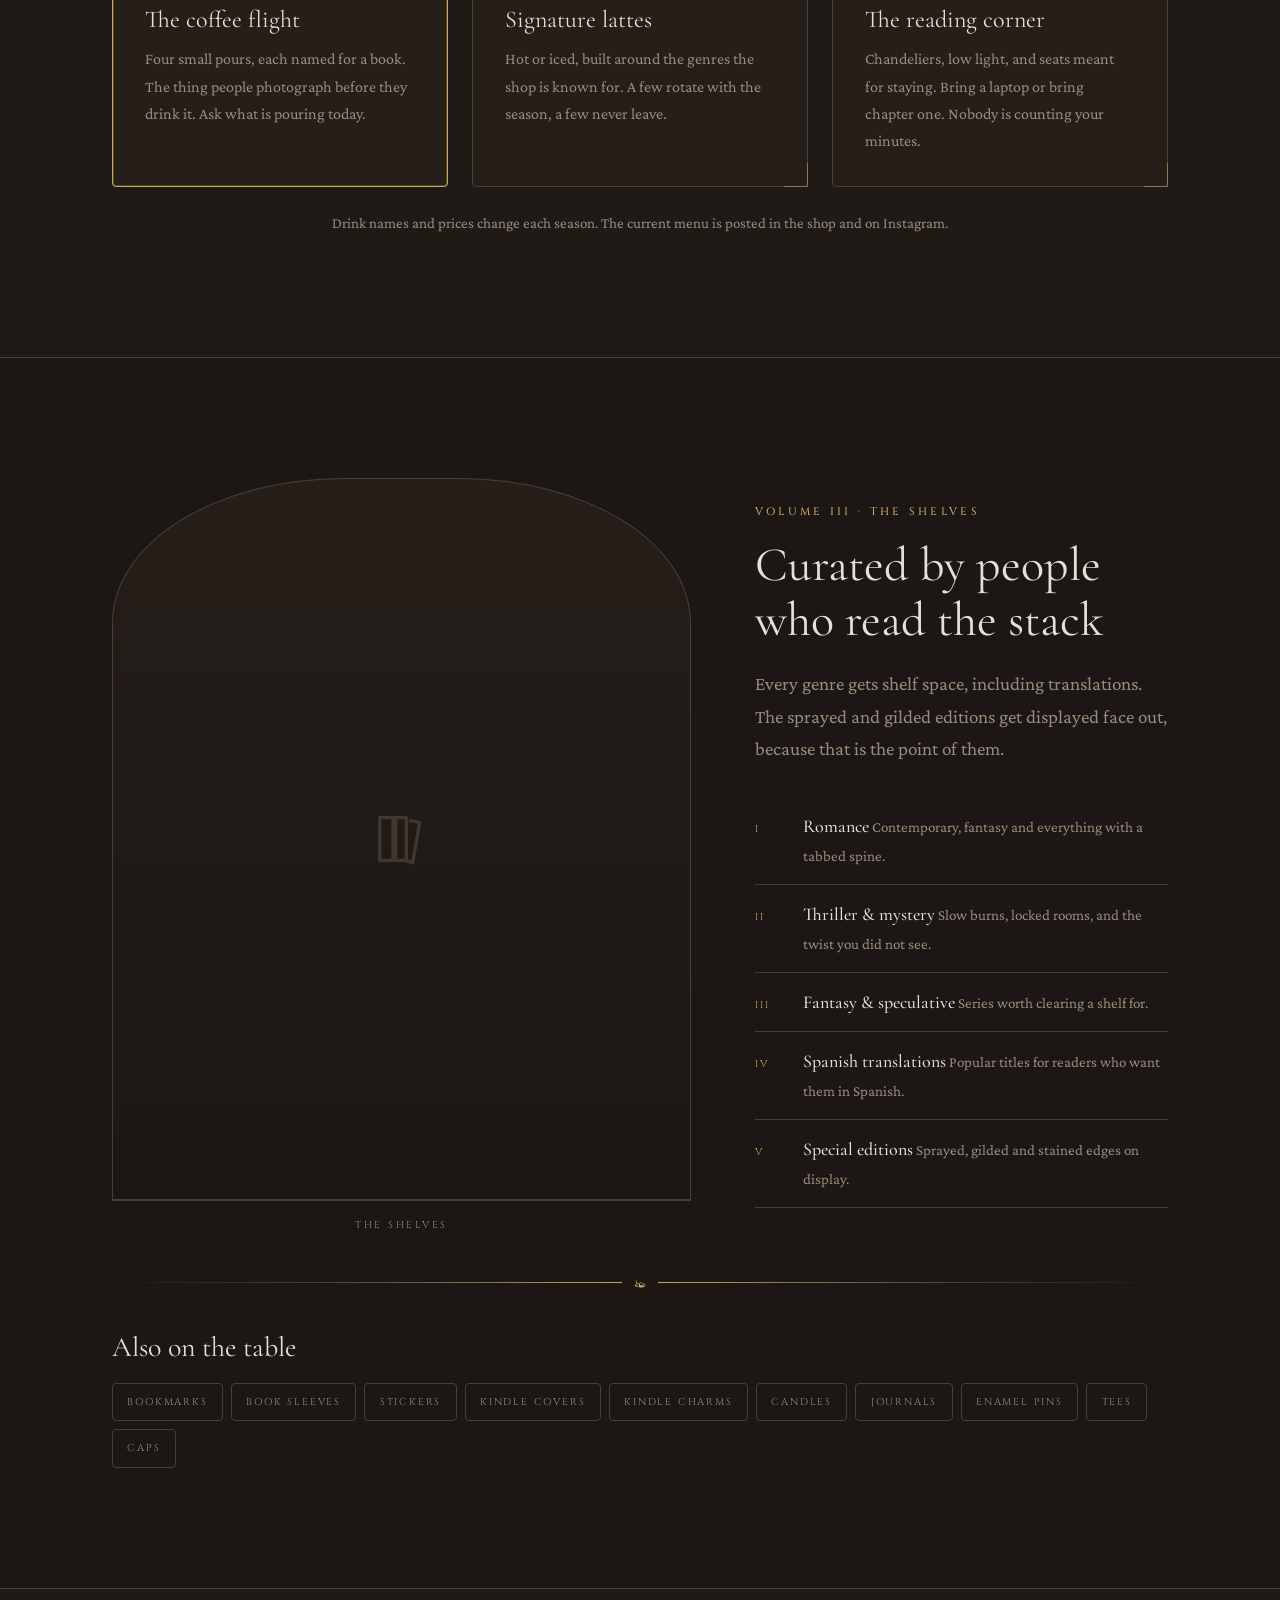
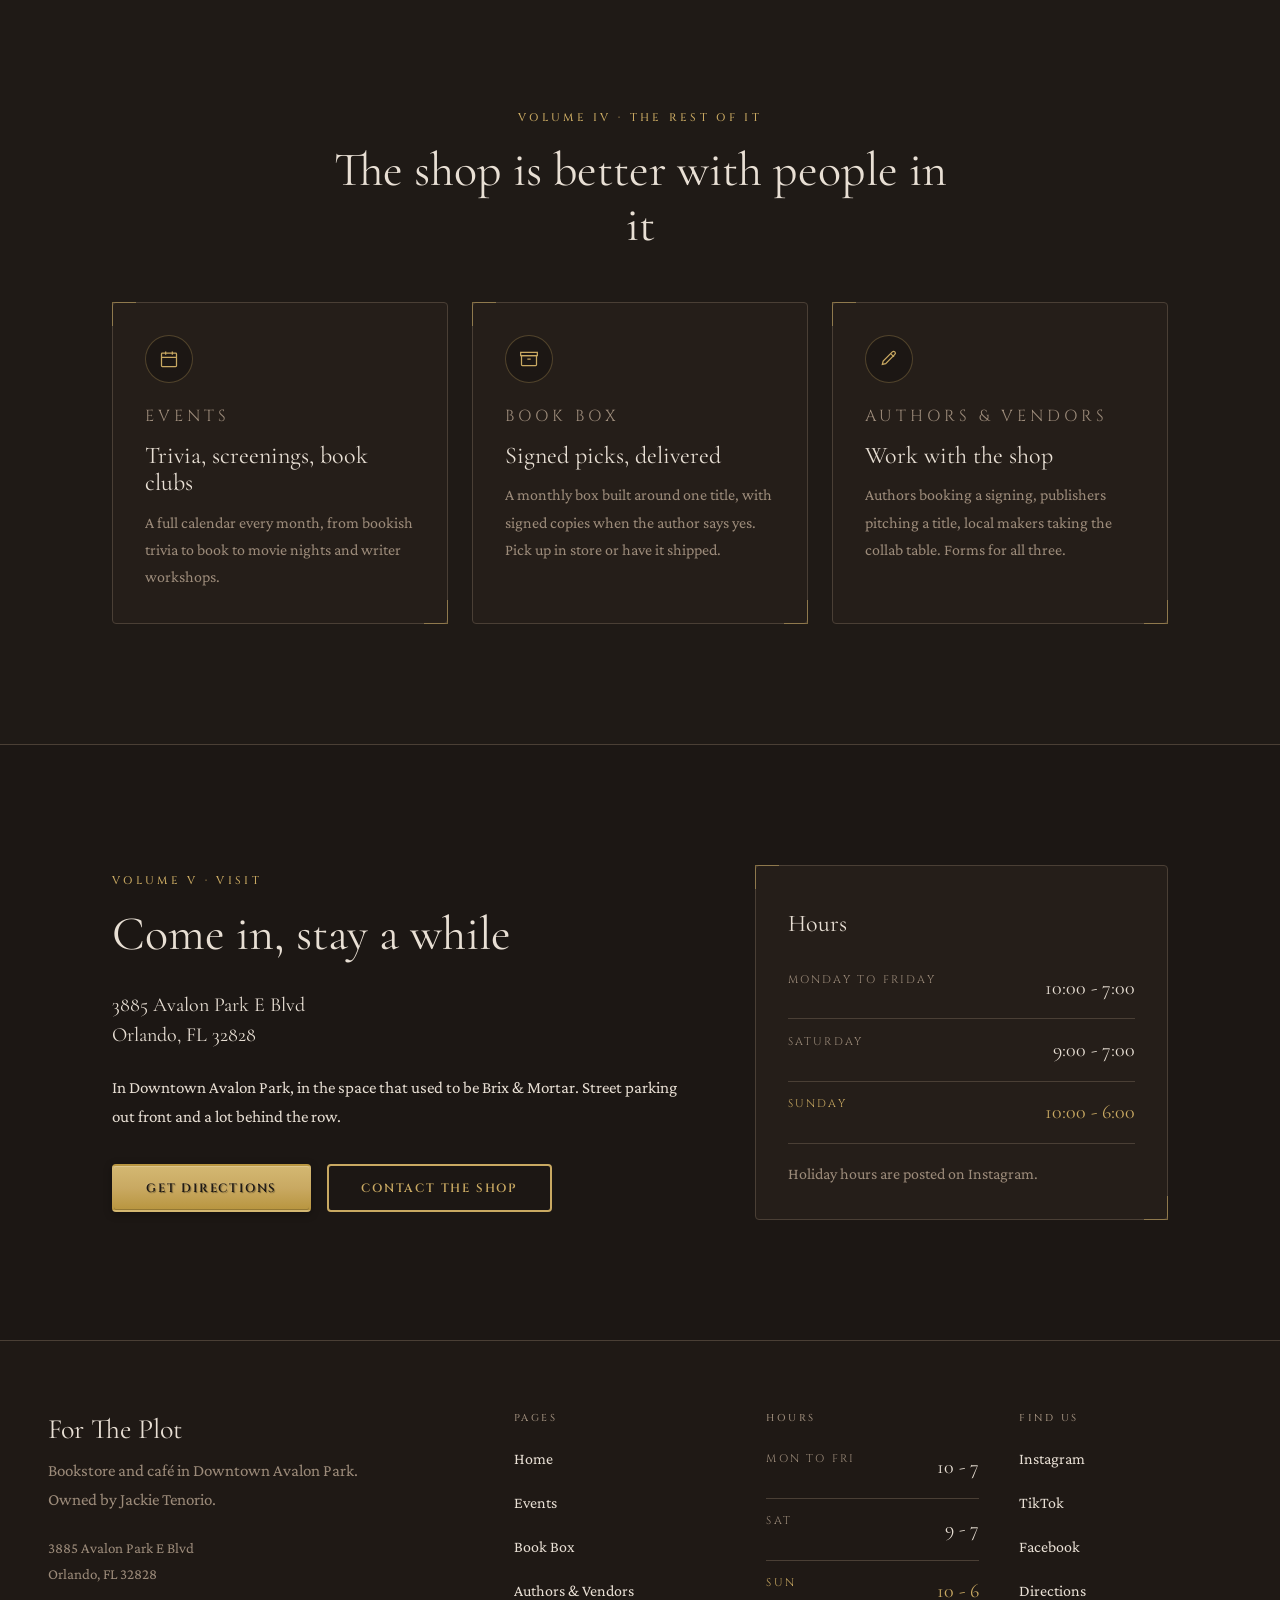
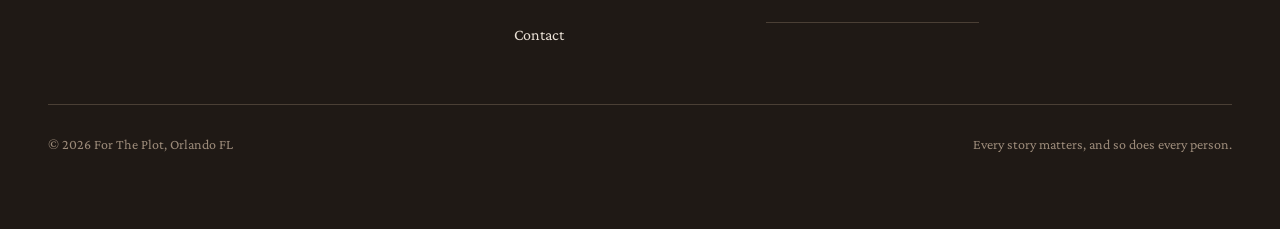
==== commit 97a7601e: "Activate the photo slots so images appear the moment files land The three photographs were commented" ====
--- a/index.html
+++ b/index.html
@@ -178,9 +178,10 @@
               <path d="M4 8h12v6a5 5 0 0 1-5 5H9a5 5 0 0 1-5-5V8Z"/><path d="M16 9h2.5a2.5 2.5 0 0 1 0 5H16"/><path d="M7 3v2M10 3v2M13 3v2"/>
             </svg>
           </div>
-          <!-- <img src="assets/images/latte-flight.jpg" alt="A flight of four book themed lattes on the counter at For The Plot."> -->
+          <img class="plate__photo" src="assets/images/latte-flight.jpg" alt="A flight of four book themed lattes on the counter at For The Plot."
+               width="1000" height="1250" loading="lazy" decoding="async">
         </div>
-        <figcaption>Photograph slot &middot; latte flight</figcaption>
+        <figcaption>The latte flight</figcaption>
       </figure>
     </div>
 
@@ -234,9 +235,10 @@
           <div class="plate__slot" aria-hidden="true">
             <svg viewBox="0 0 24 24" fill="none" stroke="currentColor" stroke-width="1.2"><path d="M4 4h5v16H4zM10 4h4v16h-4zM15 5l4 .8-2.6 15L12 19.8"/></svg>
           </div>
-          <!-- <img src="assets/images/shelves.jpg" alt="Shelves of sprayed edge books at For The Plot."> -->
+          <img class="plate__photo" src="assets/images/shelves.jpg" alt="Shelves of sprayed edge books at For The Plot."
+               width="1000" height="1250" loading="lazy" decoding="async">
         </div>
-        <figcaption>Photograph slot &middot; the shelves</figcaption>
+        <figcaption>The shelves</figcaption>
       </figure>
     </div>
 
--- a/assets/css/academia.css
+++ b/assets/css/academia.css
@@ -432,8 +432,19 @@
   display:none; border:1px solid var(--brass); border-left-width:3px; border-radius:var(--radius);
   background:rgba(201,169,98,.08); padding:1rem 1.25rem; font-size:1rem;
 }
-.form__status[data-state="shown"]{ display:block; }
+.form__status[data-state]{ display:block; }
+.form__status[data-state="working"]{ color:var(--muted-fg); font-style:italic; }
+.form__status[data-state="error"]{ border-color:var(--crimson); background:rgba(139,38,53,.12); }
 .form .form__status{ grid-column:1 / -1; margin:0; }
+
+/* Spam trap. Off-screen rather than display:none, which some bots skip. */
+.form__trap{
+  position:absolute !important; width:1px; height:1px; padding:0; margin:-1px;
+  overflow:hidden; clip:rect(0 0 0 0); white-space:nowrap; border:0;
+}
+
+/* Submit button while a form is in flight. */
+.form button[disabled]{ opacity:.6; cursor:progress; }
 
 /* ============================================================
    TABS (partners page)
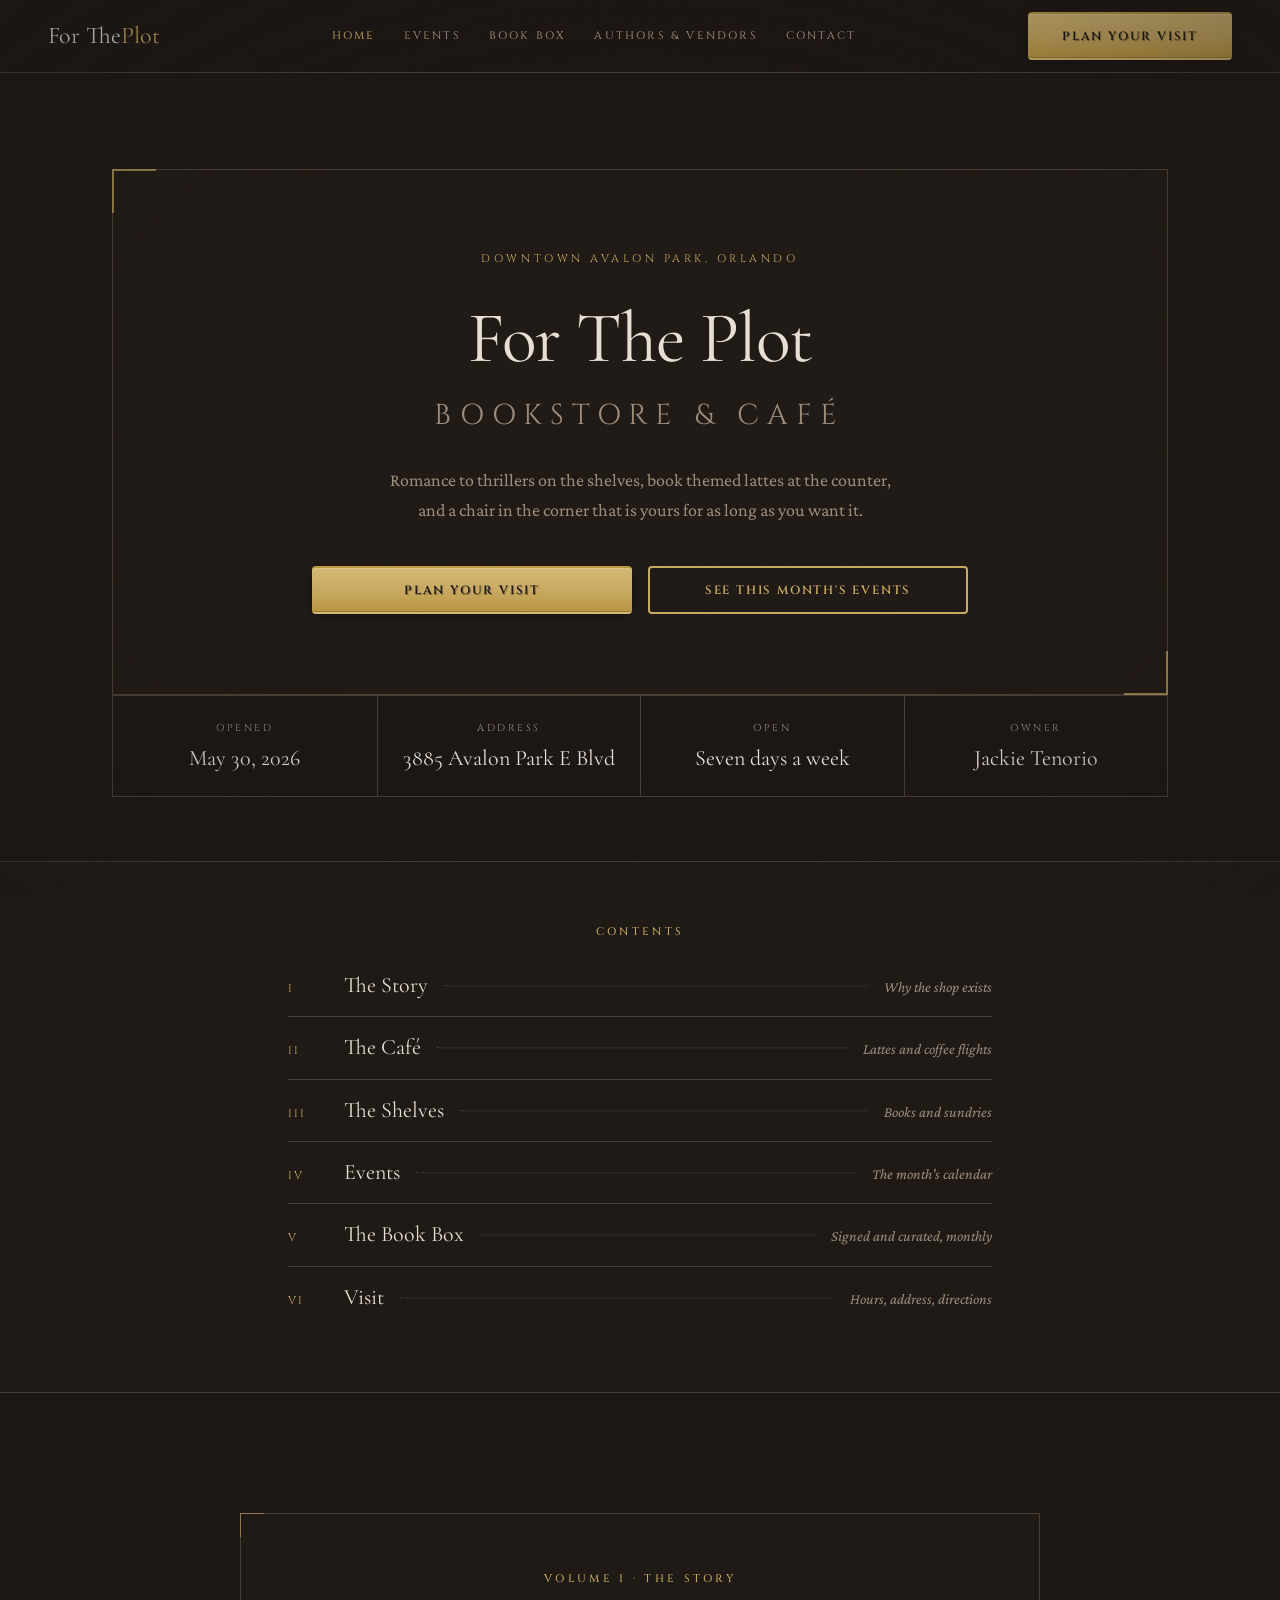
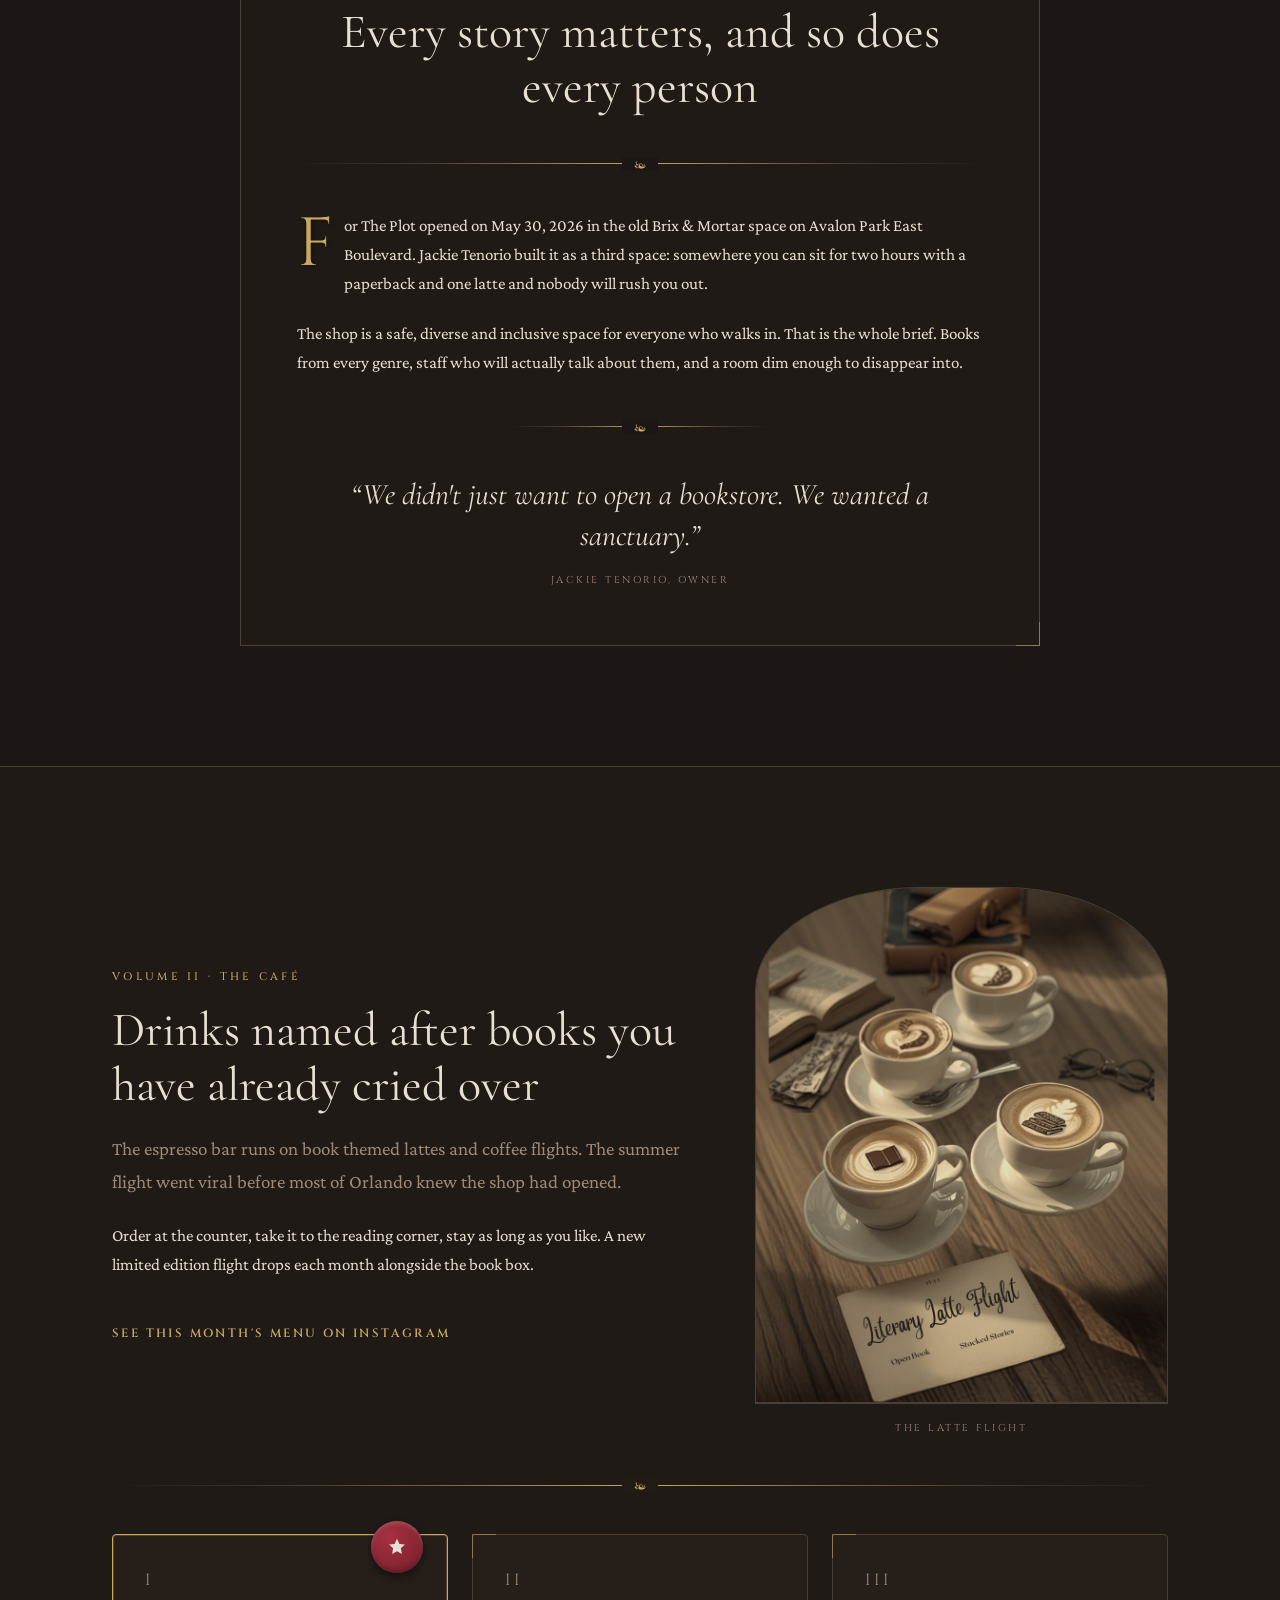
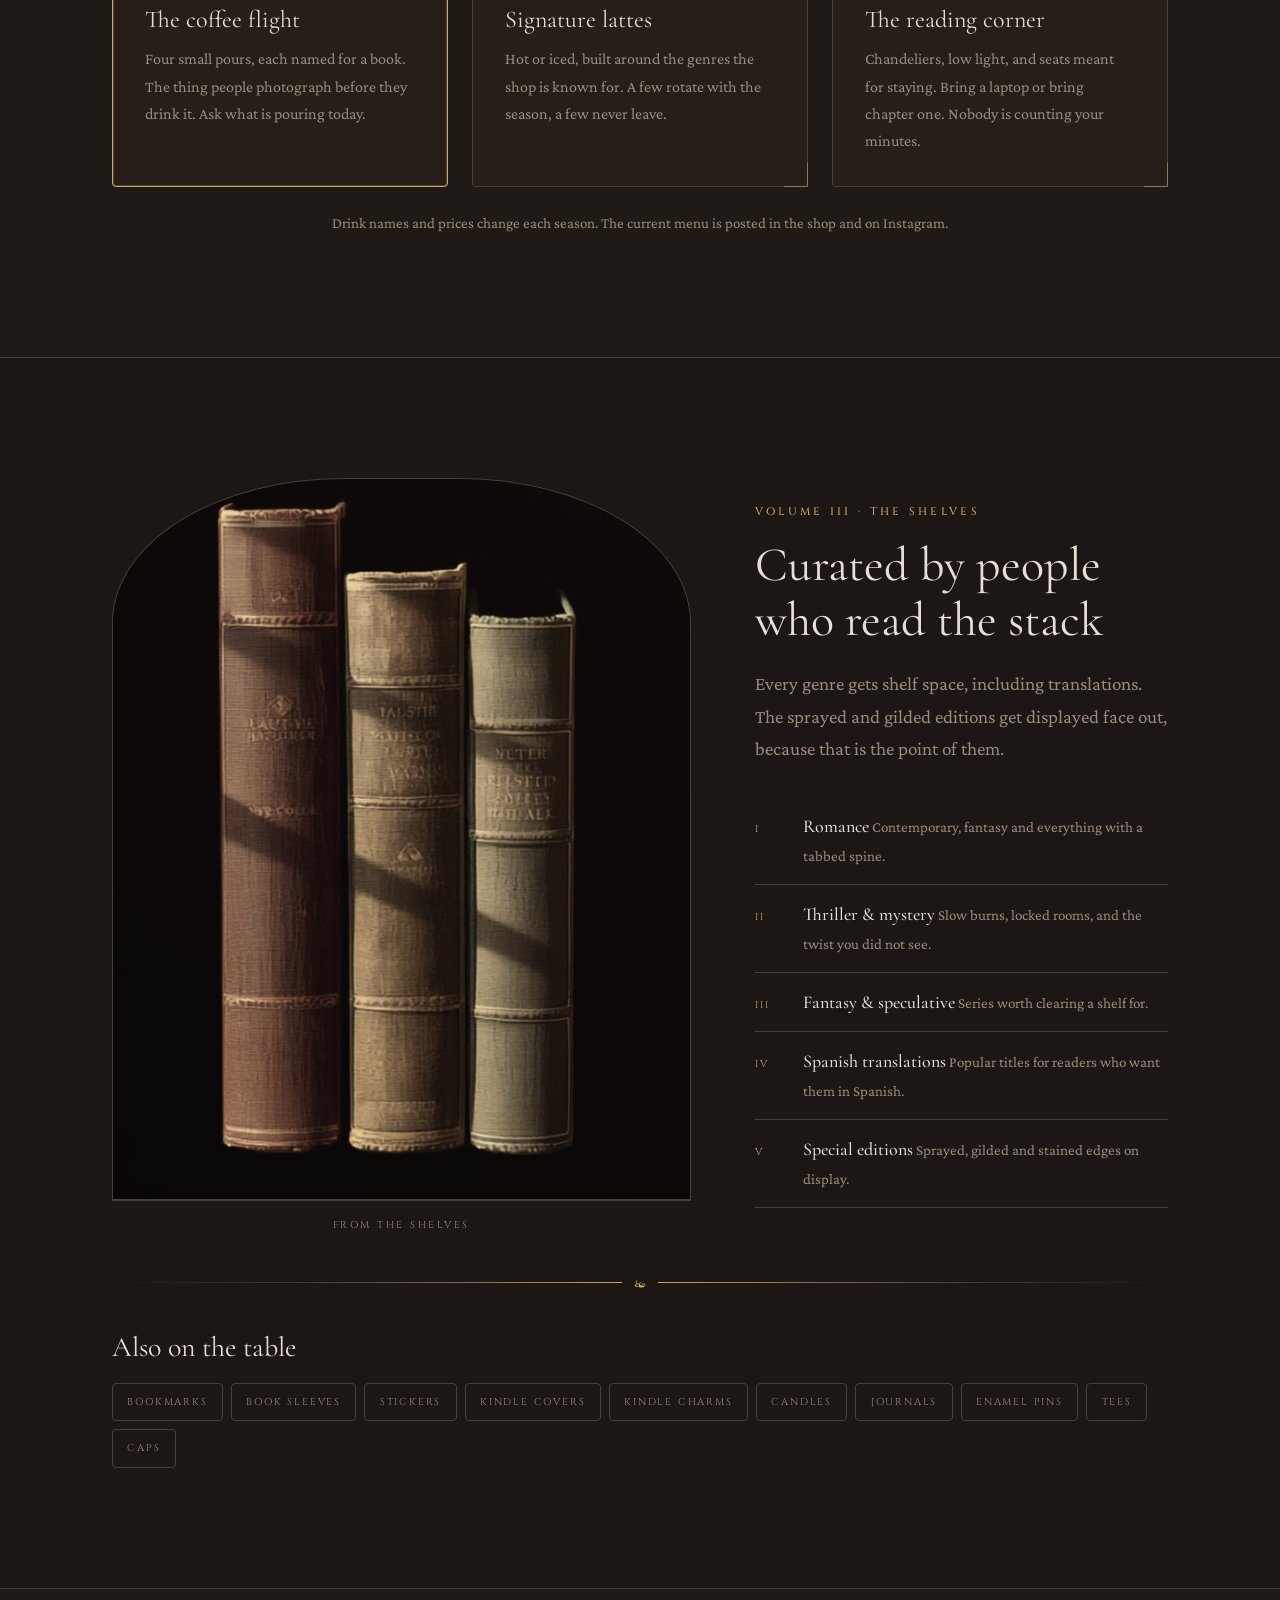
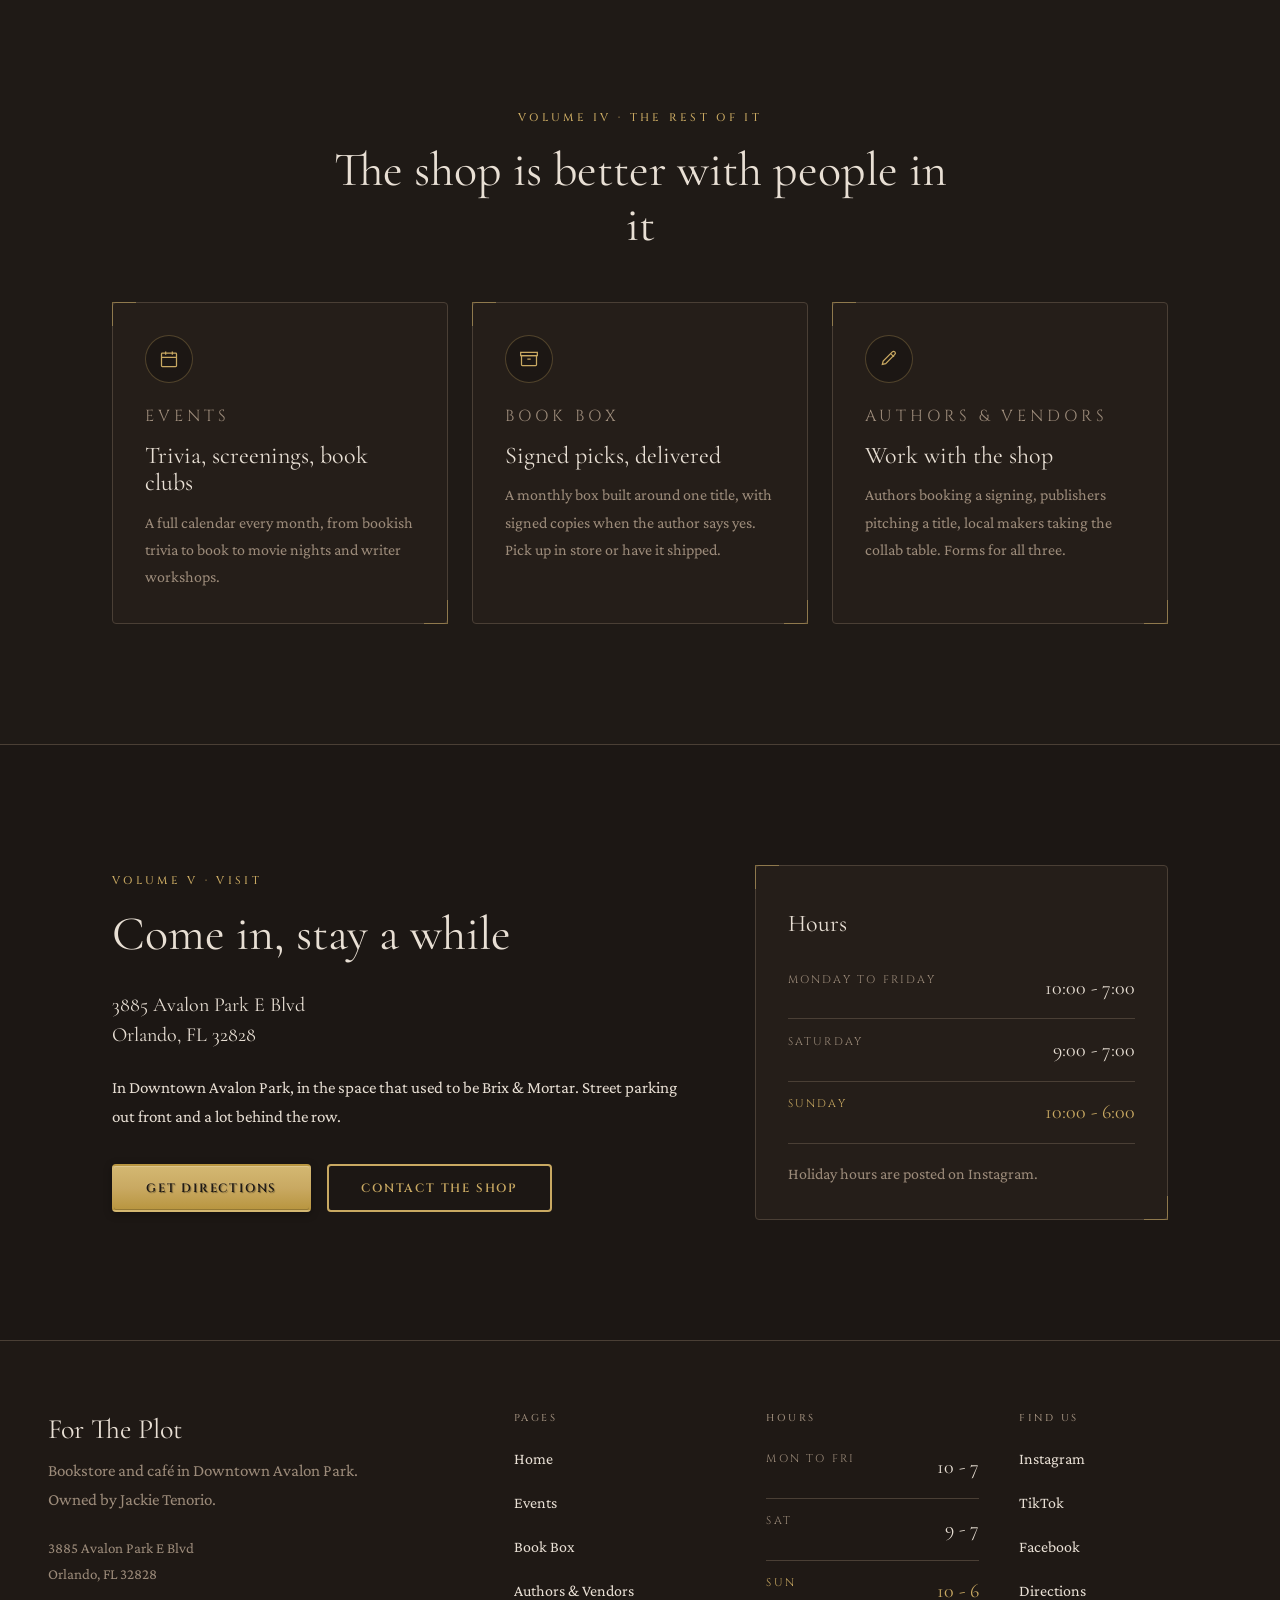
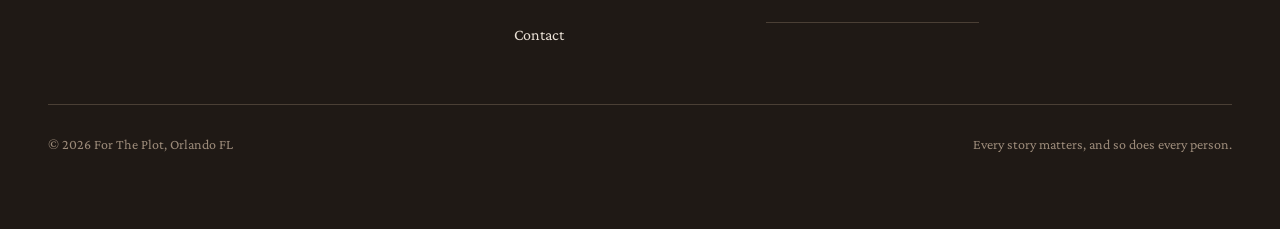
==== commit 42e6dfc6: "Add the three photographs Fills every image slot on the site. The supplied files were 1920x1080 land" ====
--- a/index.html
+++ b/index.html
@@ -178,7 +178,7 @@
               <path d="M4 8h12v6a5 5 0 0 1-5 5H9a5 5 0 0 1-5-5V8Z"/><path d="M16 9h2.5a2.5 2.5 0 0 1 0 5H16"/><path d="M7 3v2M10 3v2M13 3v2"/>
             </svg>
           </div>
-          <img class="plate__photo" src="assets/images/latte-flight.jpg" alt="A flight of four book themed lattes on the counter at For The Plot."
+          <img class="plate__photo" src="assets/images/latte-flight.jpg" alt="Four book themed lattes with poured latte art on a wooden table, beside an open book, reading glasses and a card lettered Literary Latte Flight."
                width="1000" height="1250" loading="lazy" decoding="async">
         </div>
         <figcaption>The latte flight</figcaption>
@@ -235,10 +235,10 @@
           <div class="plate__slot" aria-hidden="true">
             <svg viewBox="0 0 24 24" fill="none" stroke="currentColor" stroke-width="1.2"><path d="M4 4h5v16H4zM10 4h4v16h-4zM15 5l4 .8-2.6 15L12 19.8"/></svg>
           </div>
-          <img class="plate__photo" src="assets/images/shelves.jpg" alt="Shelves of sprayed edge books at For The Plot."
+          <img class="plate__photo" src="assets/images/shelves.jpg" alt="Three cloth bound hardbacks standing together, side lit against a dark background."
                width="1000" height="1250" loading="lazy" decoding="async">
         </div>
-        <figcaption>The shelves</figcaption>
+        <figcaption>From the shelves</figcaption>
       </figure>
     </div>
 
--- a/assets/css/academia.css
+++ b/assets/css/academia.css
@@ -331,8 +331,35 @@
 .plate--landscape .plate__frame{ aspect-ratio:4/3; }
 .plate figcaption{ margin-top:1rem; font-family:var(--font-display); font-size:.625rem;
   letter-spacing:.25em; text-transform:uppercase; color:var(--muted-fg); text-align:center; }
-.plate__slot{ position:absolute; inset:0; display:grid; place-items:center; color:var(--border); }
-.plate__slot svg{ width:64px; height:64px; opacity:.8; }
+/* The empty plate. Sits under the photograph and shows through until a
+   file exists, so it has to read as an intentional frame rather than a
+   gap. Engraved hatch, a fall of warm light, and an inner rule — all CSS,
+   no image weight, and entirely covered once a photograph loads. */
+.plate__slot{
+  position:absolute; inset:0; display:grid; place-items:center;
+  color:var(--border); overflow:hidden;
+  background:
+    radial-gradient(120% 90% at 22% 8%, rgba(201,169,98,.13) 0%, transparent 58%),
+    radial-gradient(90% 70% at 82% 100%, rgba(139,38,53,.08) 0%, transparent 60%);
+}
+/* Fine engraved hatch, like the shading on a book plate. */
+.plate__slot::before{
+  content:""; position:absolute; inset:0; opacity:.5;
+  background:repeating-linear-gradient(
+    -45deg, transparent 0 6px, rgba(232,223,212,.035) 6px 7px);
+}
+/* Inner rule, inset from the arch. */
+.plate__slot::after{
+  content:""; position:absolute; inset:14px;
+  border:1px solid rgba(201,169,98,.16); border-radius:var(--radius-arch);
+}
+.plate__slot svg{
+  position:relative; width:72px; height:72px; opacity:.9;
+  color:var(--brass); stroke-opacity:.5;
+}
+@media (prefers-reduced-motion:no-preference){
+  .plate:hover .plate__slot svg{ opacity:1; transition:opacity var(--t-base) ease-out; }
+}
 
 /* ============================================================
    CARDS
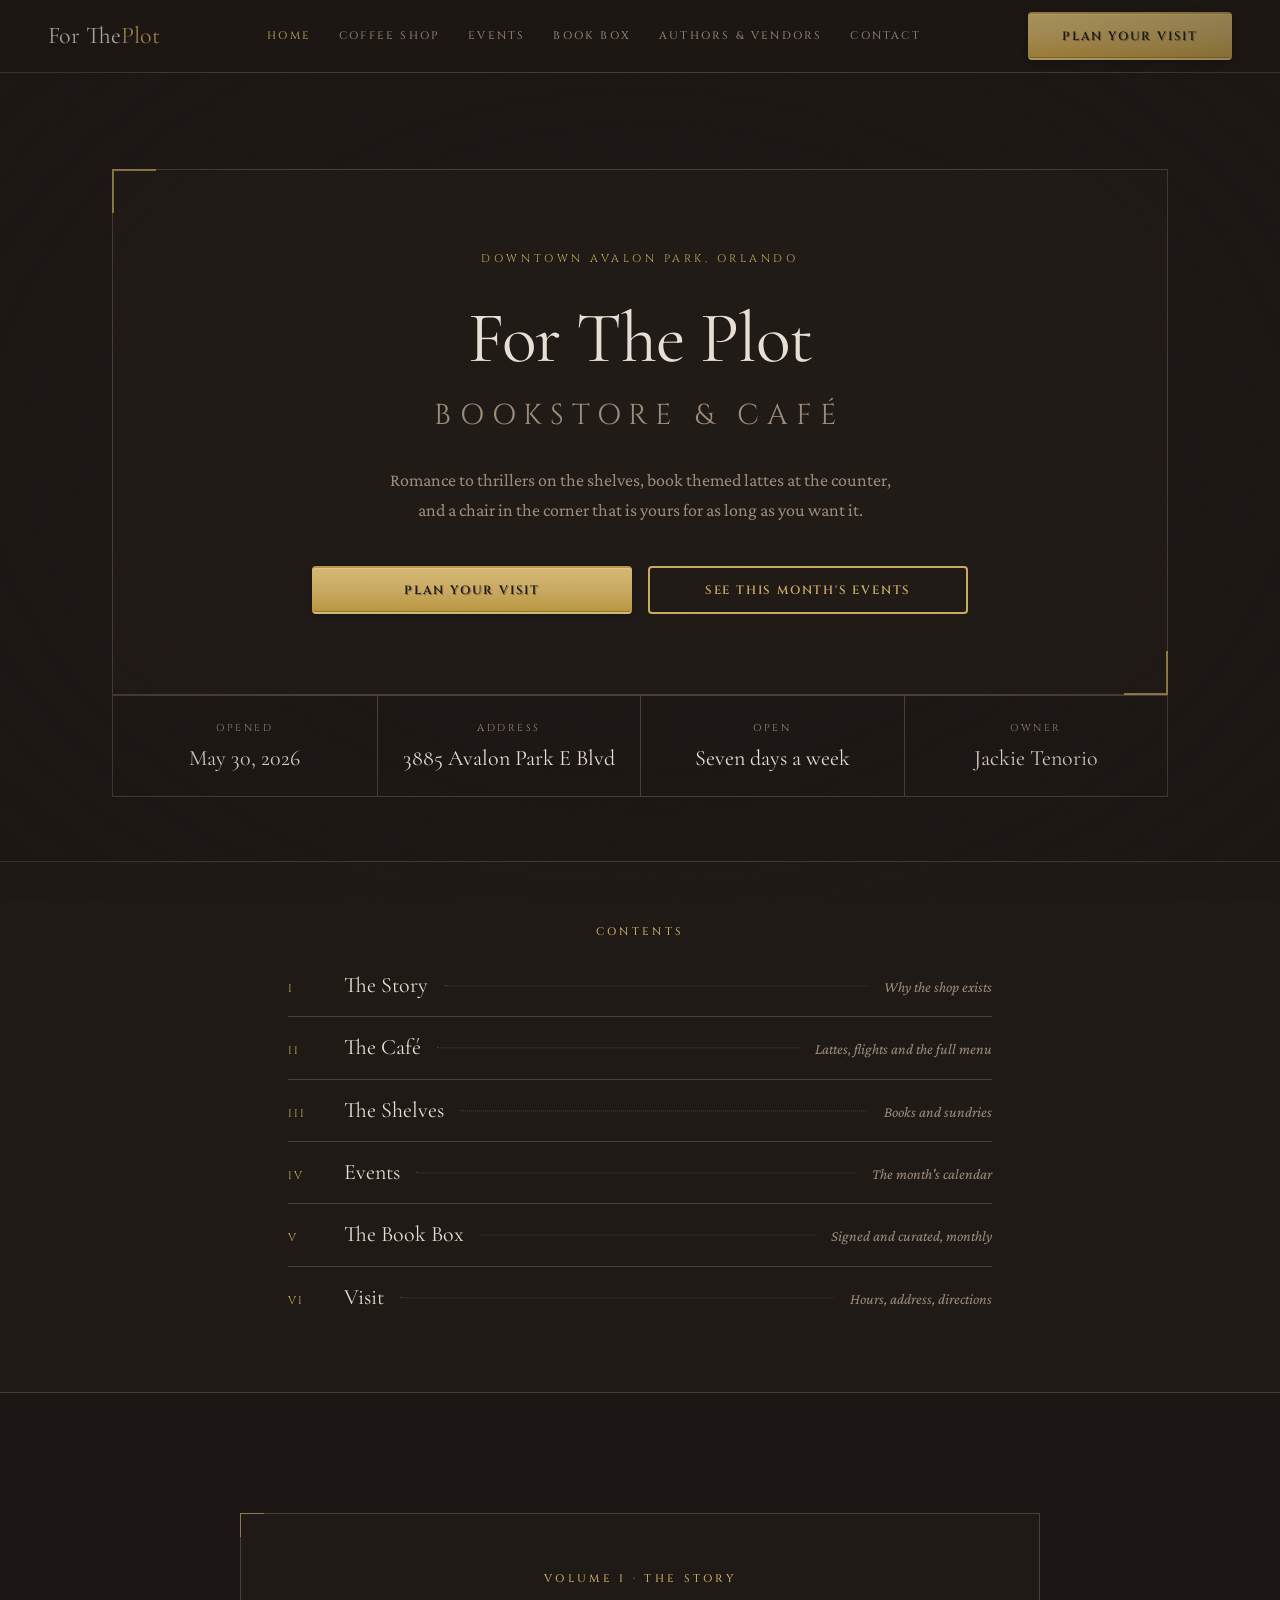
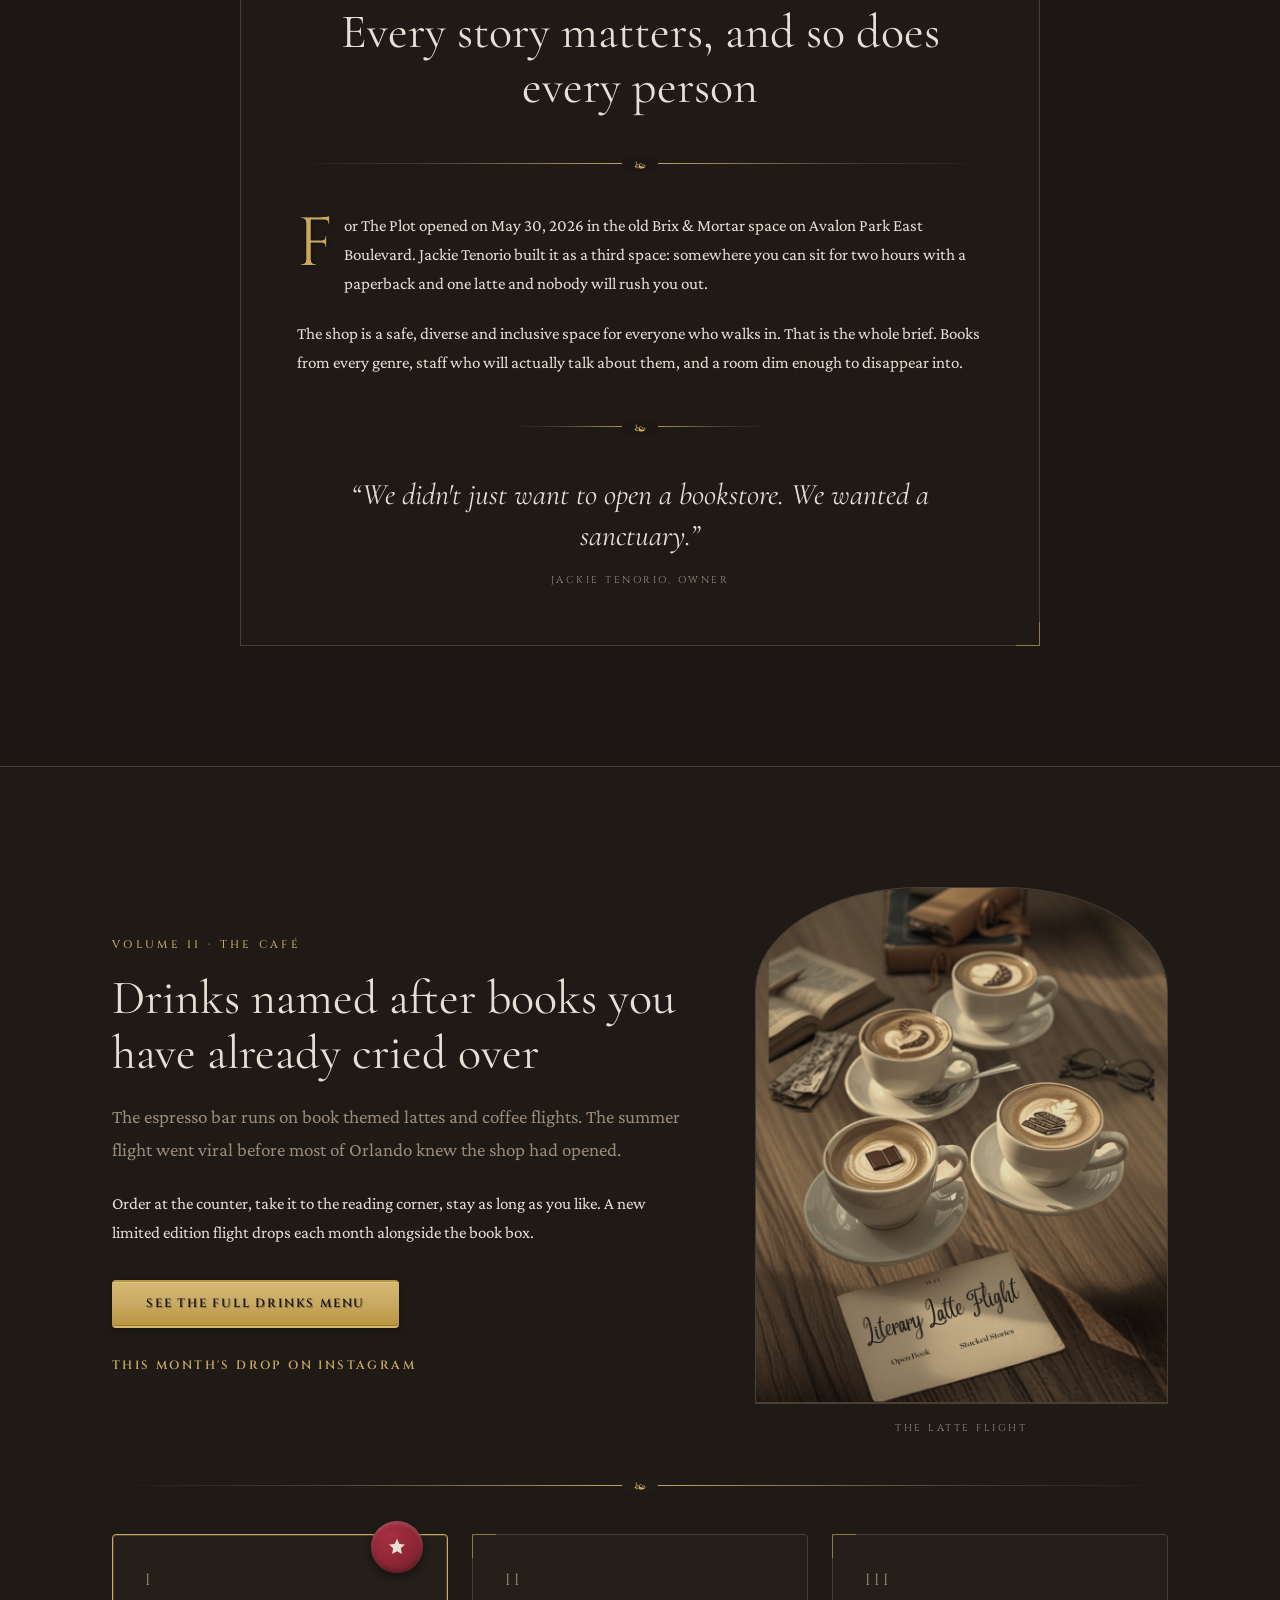
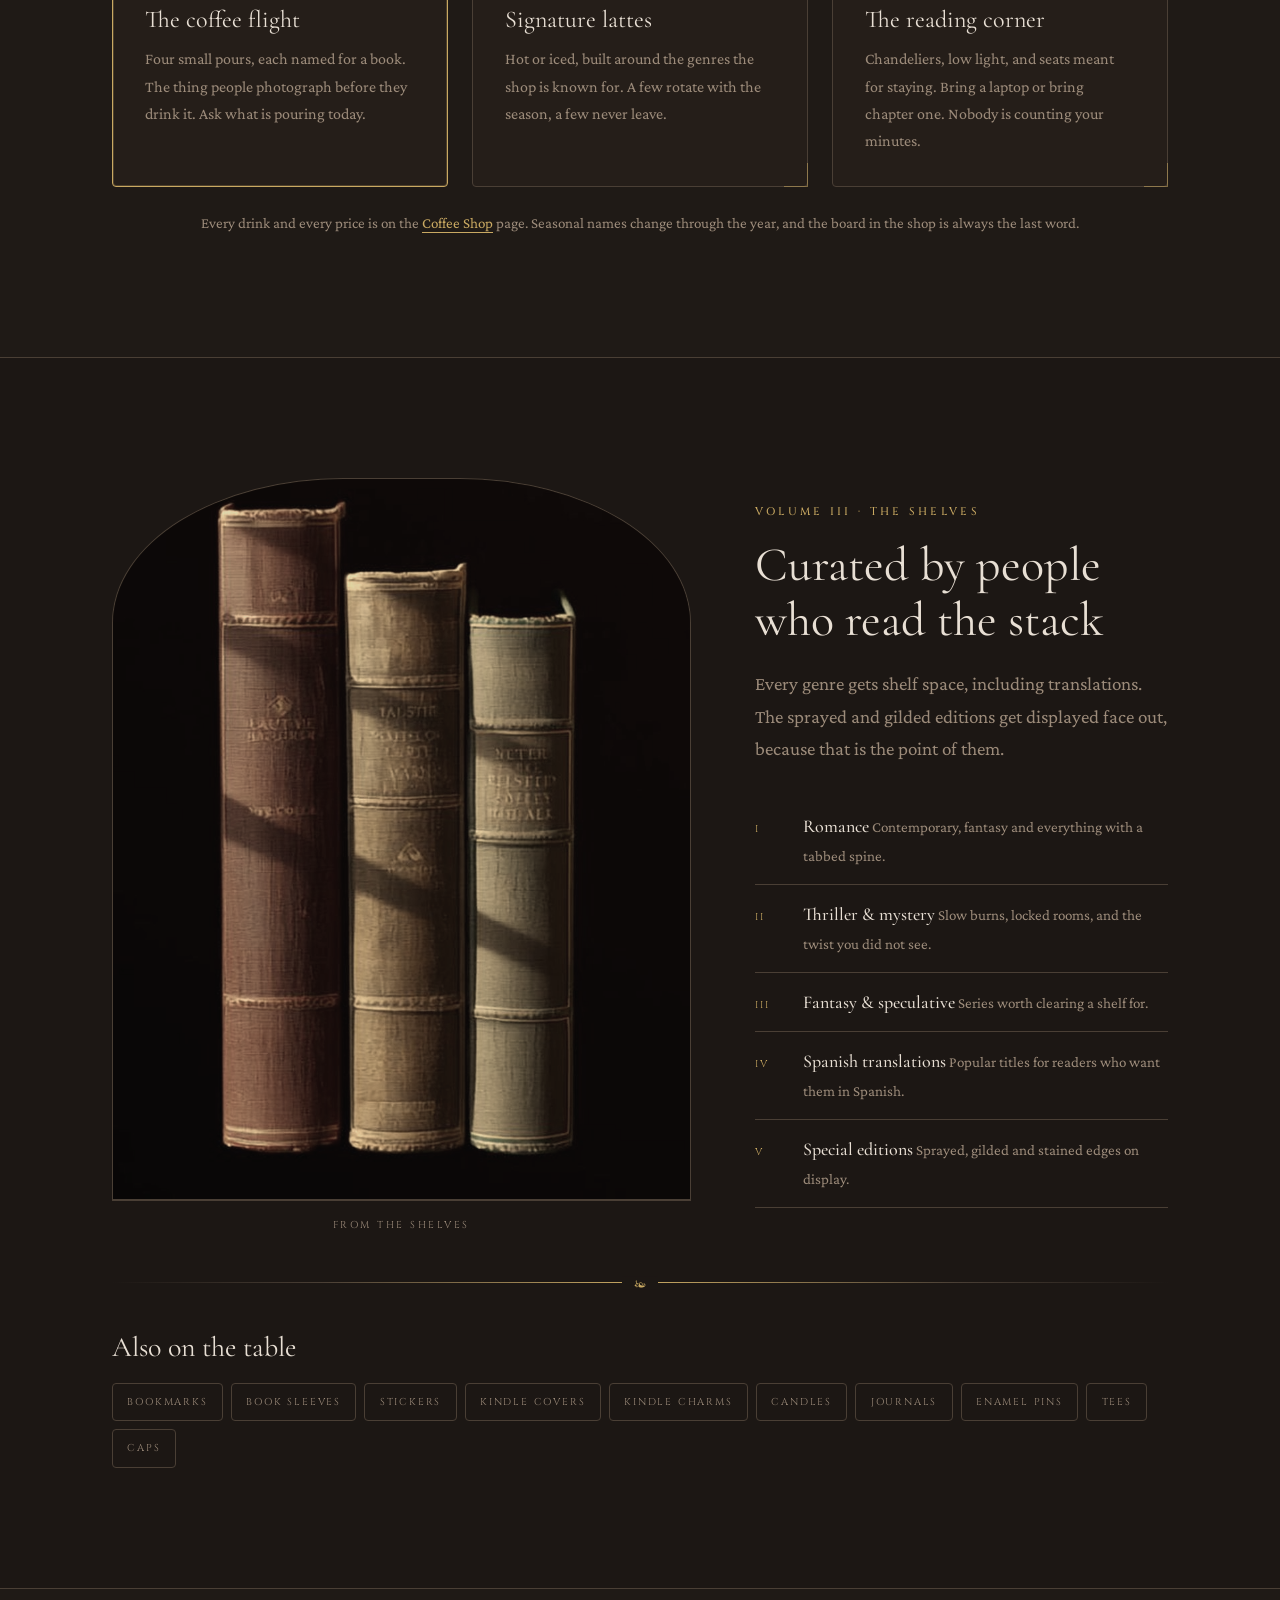
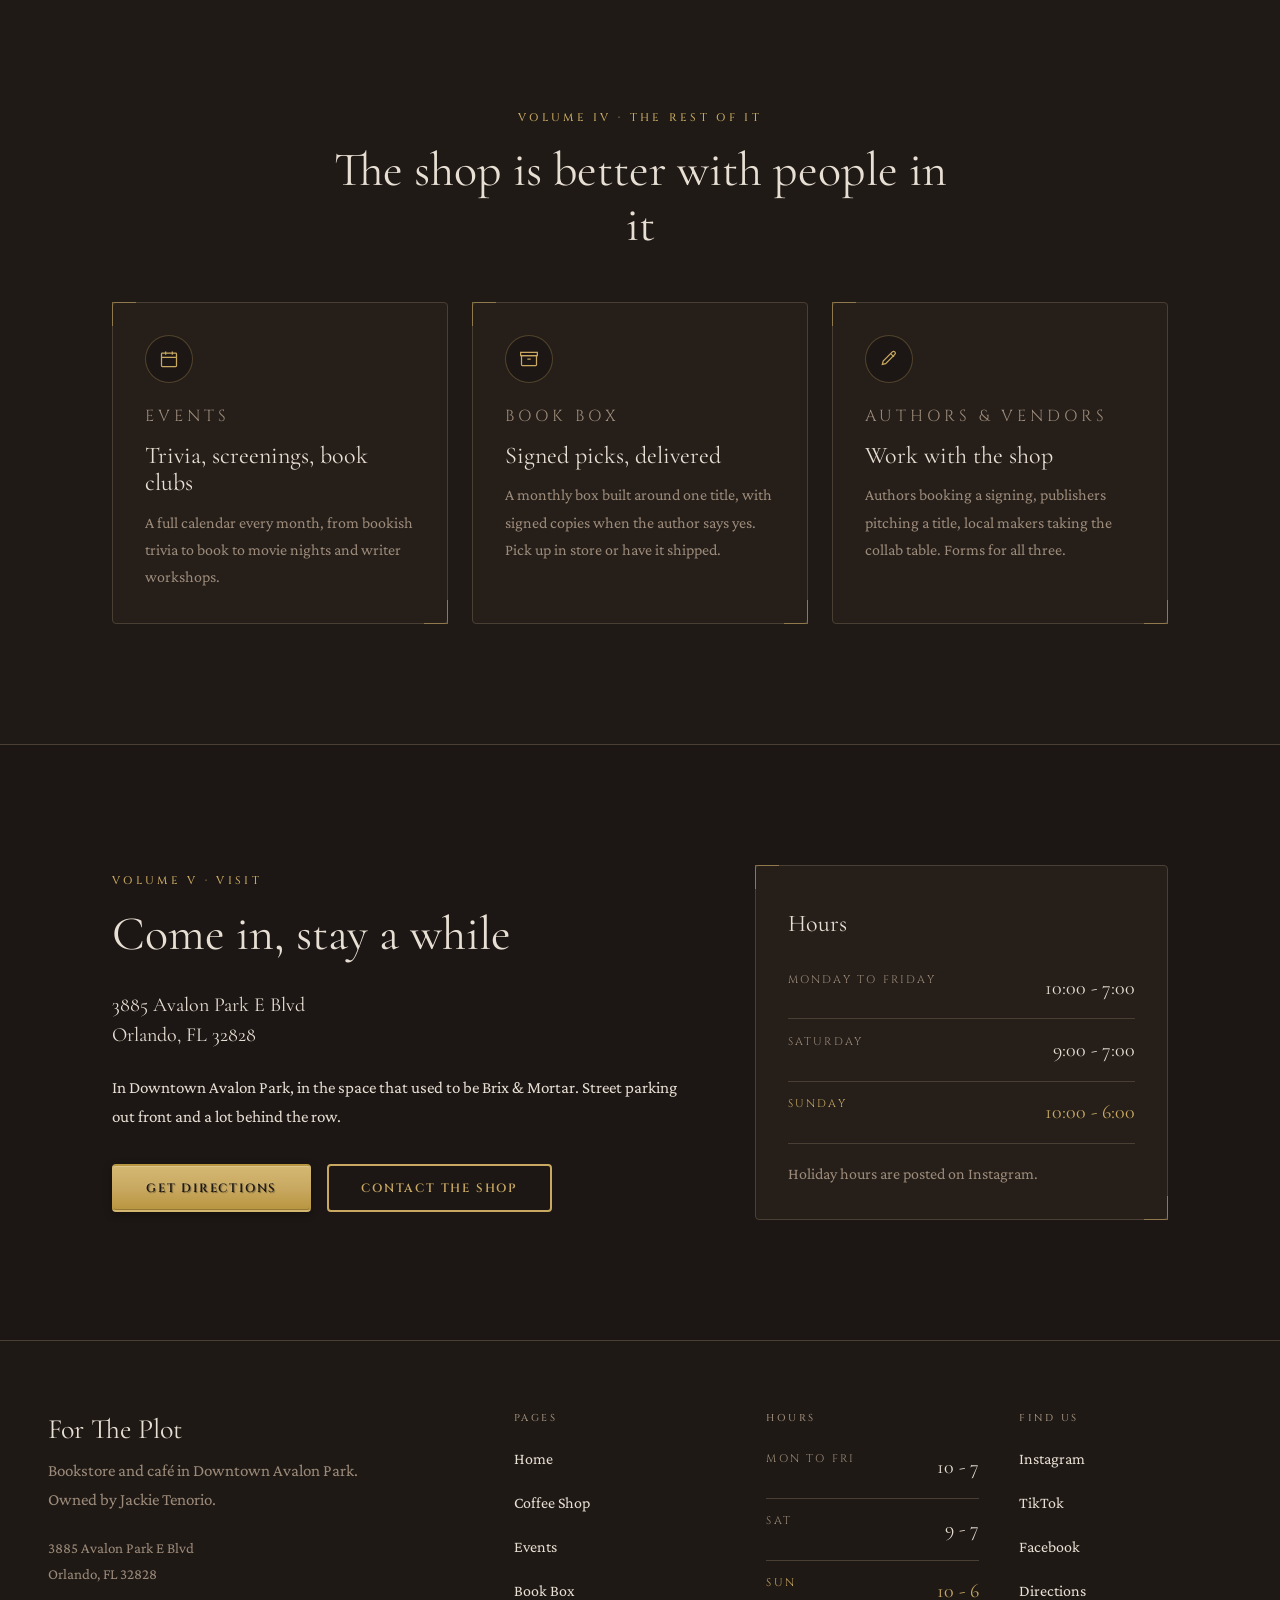
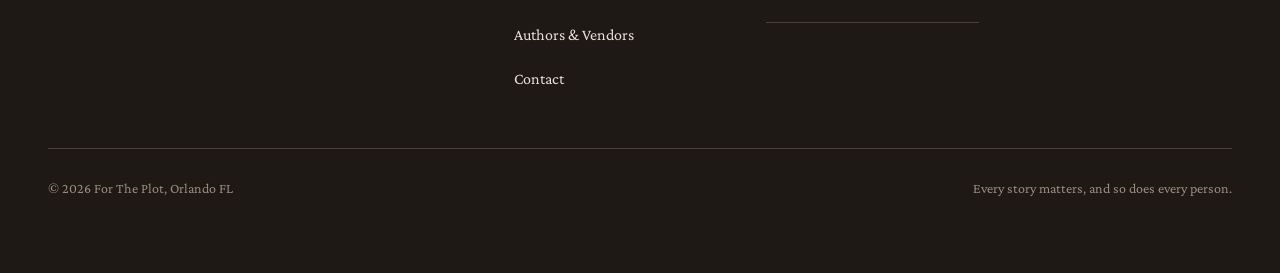
==== commit d419bf12: "Add a Coffee Shop page carrying the full drinks menu The café had a section on the home page and a l" ====
--- a/index.html
+++ b/index.html
@@ -55,6 +55,7 @@
       <nav aria-label="Primary">
         <ul class="nav__links">
           <li><a href="index.html" aria-current="page">Home</a></li>
+          <li><a href="coffee-shop.html">Coffee Shop</a></li>
           <li><a href="events.html">Events</a></li>
           <li><a href="book-box.html">Book Box</a></li>
           <li><a href="partners.html">Authors &amp; Vendors</a></li>
@@ -69,6 +70,7 @@
     <div class="nav__panel" id="navPanel" data-open="false">
       <ul>
         <li><a href="index.html" aria-current="page">Home</a></li>
+        <li><a href="coffee-shop.html">Coffee Shop</a></li>
         <li><a href="events.html">Events</a></li>
         <li><a href="book-box.html">Book Box</a></li>
         <li><a href="partners.html">Authors &amp; Vendors</a></li>
@@ -111,7 +113,7 @@
     <h2 id="contents-h" class="volume center">Contents</h2>
     <ul class="contents">
       <li><a href="#story"><span class="num" aria-hidden="true">I</span><span class="name">The Story</span><span class="leader" aria-hidden="true"></span><span class="desc">Why the shop exists</span></a></li>
-      <li><a href="#cafe"><span class="num" aria-hidden="true">II</span><span class="name">The Café</span><span class="leader" aria-hidden="true"></span><span class="desc">Lattes and coffee flights</span></a></li>
+      <li><a href="#cafe"><span class="num" aria-hidden="true">II</span><span class="name">The Café</span><span class="leader" aria-hidden="true"></span><span class="desc">Lattes, flights and the full menu</span></a></li>
       <li><a href="#shelves"><span class="num" aria-hidden="true">III</span><span class="name">The Shelves</span><span class="leader" aria-hidden="true"></span><span class="desc">Books and sundries</span></a></li>
       <li><a href="events.html"><span class="num" aria-hidden="true">IV</span><span class="name">Events</span><span class="leader" aria-hidden="true"></span><span class="desc">The month's calendar</span></a></li>
       <li><a href="book-box.html"><span class="num" aria-hidden="true">V</span><span class="name">The Book Box</span><span class="leader" aria-hidden="true"></span><span class="desc">Signed and curated, monthly</span></a></li>
@@ -166,7 +168,8 @@
           limited edition flight drops each month alongside the book box.
         </p>
         <p class="btn-row" style="margin-top:2rem;">
-          <a class="btn btn--ghost" href="https://www.instagram.com/fortheplotorlando/" rel="noopener">See this month's menu on Instagram</a>
+          <a class="btn btn--primary" href="coffee-shop.html">See the full drinks menu</a>
+          <a class="btn btn--ghost" href="https://www.instagram.com/fortheplotorlando/" rel="noopener">This month's drop on Instagram</a>
         </p>
       </div>
 
@@ -205,7 +208,7 @@
         <p>Chandeliers, low light, and seats meant for staying. Bring a laptop or bring chapter one. Nobody is counting your minutes.</p>
       </article>
     </div>
-    <p class="note center" style="margin-top:1.5rem;">Drink names and prices change each season. The current menu is posted in the shop and on Instagram.</p>
+    <p class="note center" style="margin-top:1.5rem;">Every drink and every price is on the <a href="coffee-shop.html">Coffee Shop</a> page. Seasonal names change through the year, and the board in the shop is always the last word.</p>
   </div>
 </section>
 
@@ -325,6 +328,7 @@
         <h3>Pages</h3>
         <ul>
           <li><a href="index.html">Home</a></li>
+          <li><a href="coffee-shop.html">Coffee Shop</a></li>
           <li><a href="events.html">Events</a></li>
           <li><a href="book-box.html">Book Box</a></li>
           <li><a href="partners.html">Authors &amp; Vendors</a></li>
--- a/assets/css/academia.css
+++ b/assets/css/academia.css
@@ -232,7 +232,7 @@
 .nav__links a{
   font-family:var(--font-display); font-size:.6875rem; font-weight:500;
   letter-spacing:.2em; text-transform:uppercase; color:var(--muted-fg); text-decoration:none;
-  display:inline-flex; align-items:center; min-height:44px;
+  display:inline-flex; align-items:center; min-height:44px; white-space:nowrap;
   transition:color var(--t-base) ease-out, letter-spacing var(--t-base) ease-out;
 }
 .nav__links a:hover{ color:var(--brass); letter-spacing:.24em; }
@@ -255,8 +255,14 @@
 .nav__panel a:hover,.nav__panel a[aria-current="page"]{ color:var(--brass); }
 @media (min-width:1000px){
   .nav__links,.nav__cta{ display:flex; }
+  /* Six links have to sit on one row here, hover letter-spacing and all,
+     so the gap tightens until there is room for the roomier one below. */
+  .nav__links{ gap:1.15rem; }
   .nav__toggle{ display:none; }
   .nav__panel{ display:none !important; }
+}
+@media (min-width:1200px){
+  .nav__links{ gap:1.75rem; }
 }
 
 /* ============================================================
@@ -574,6 +580,67 @@
   padding:2.5rem 1.5rem; text-align:center; color:var(--muted-fg); }
 
 /* ============================================================
+   MENU (coffee shop page)
+   ============================================================ */
+.menu__section + .menu__section{ margin-top:clamp(3rem,7vw,4.5rem); }
+.menu__section-head{ margin-bottom:1.75rem; }
+.menu__section-head h2{ margin-top:.35rem; }
+.menu__blurb{ margin:.75rem 0 0; max-width:58ch; font-size:1rem; }
+
+.menu{ list-style:none; margin:0; padding:0; }
+.menu__item{ padding-block:1.1rem; border-bottom:1px solid var(--border); }
+.menu__item:first-child{ border-top:1px solid var(--border); }
+
+.menu__line{ display:flex; align-items:baseline; gap:1rem; }
+.menu__head{ display:flex; align-items:baseline; flex-wrap:wrap; gap:.65rem; min-width:0; }
+.menu__name{ font-family:var(--font-heading); font-weight:500; font-size:1.1875rem; line-height:1.3; margin:0; }
+.menu__item[data-signature="true"] .menu__name::after{
+  content:"\2726"; margin-left:.45rem; color:var(--brass); font-size:.6em; vertical-align:.3em;
+}
+
+.menu__leader{ flex:1 1 2rem; min-width:1.5rem; border-bottom:1px dotted var(--border); transform:translateY(-.35rem); }
+
+.menu__price{ flex:0 0 auto; display:grid; gap:.2rem; min-width:7.5rem; }
+.menu__size{ display:flex; align-items:baseline; justify-content:flex-end; gap:.6rem; }
+.menu__size-label{
+  font-family:var(--font-display); font-size:.5625rem; letter-spacing:.18em;
+  text-transform:uppercase; color:var(--muted-fg);
+}
+.menu__figure{ font-family:var(--font-heading); font-size:1.25rem; line-height:1.3; white-space:nowrap; }
+
+.menu__tags{ display:flex; flex-wrap:wrap; gap:.35rem; list-style:none; margin:0; padding:0; }
+.menu__tags li{
+  border:1px solid var(--border); border-radius:var(--radius); padding:.1rem .5rem;
+  font-family:var(--font-display); font-size:.5rem; letter-spacing:.18em;
+  text-transform:uppercase; color:var(--muted-fg);
+}
+
+.menu__desc{ margin:.4rem 0 0; max-width:56ch; color:var(--muted-fg); font-size:.9375rem; }
+.menu__note{ margin-top:1.25rem; }
+.menu__legend{ display:flex; flex-wrap:wrap; gap:1.25rem; margin-top:1.5rem; }
+.menu__legend span{ font-size:.875rem; color:var(--muted-fg); }
+.menu__legend b{ color:var(--brass); font-weight:400; }
+
+@media (max-width:560px){
+  .menu__leader{ display:none; }
+  .menu__line{ justify-content:space-between; gap:.75rem; }
+  .menu__price{ min-width:0; }
+  .menu__figure{ font-size:1.125rem; }
+}
+
+/* Draft notice — removed by menu.js once FTP_MENU_DRAFT is false. */
+.draft{
+  border:1px solid var(--crimson); border-left-width:3px; border-radius:var(--radius);
+  background:rgba(139,38,53,.12); padding:1.15rem 1.35rem; margin-bottom:2.5rem;
+}
+.draft p{ margin:0; font-size:.9375rem; color:var(--fg); }
+.draft p + p{ margin-top:.5rem; color:var(--muted-fg); }
+.draft strong{
+  display:block; font-family:var(--font-display); font-size:.625rem;
+  letter-spacing:.22em; text-transform:uppercase; color:var(--brass); margin-bottom:.5rem;
+}
+
+/* ============================================================
    FOOTER
    ============================================================ */
 .footer{ border-top:1px solid var(--border); background:rgba(37,30,25,.3); padding-block:clamp(3rem,6vw,4.5rem); }
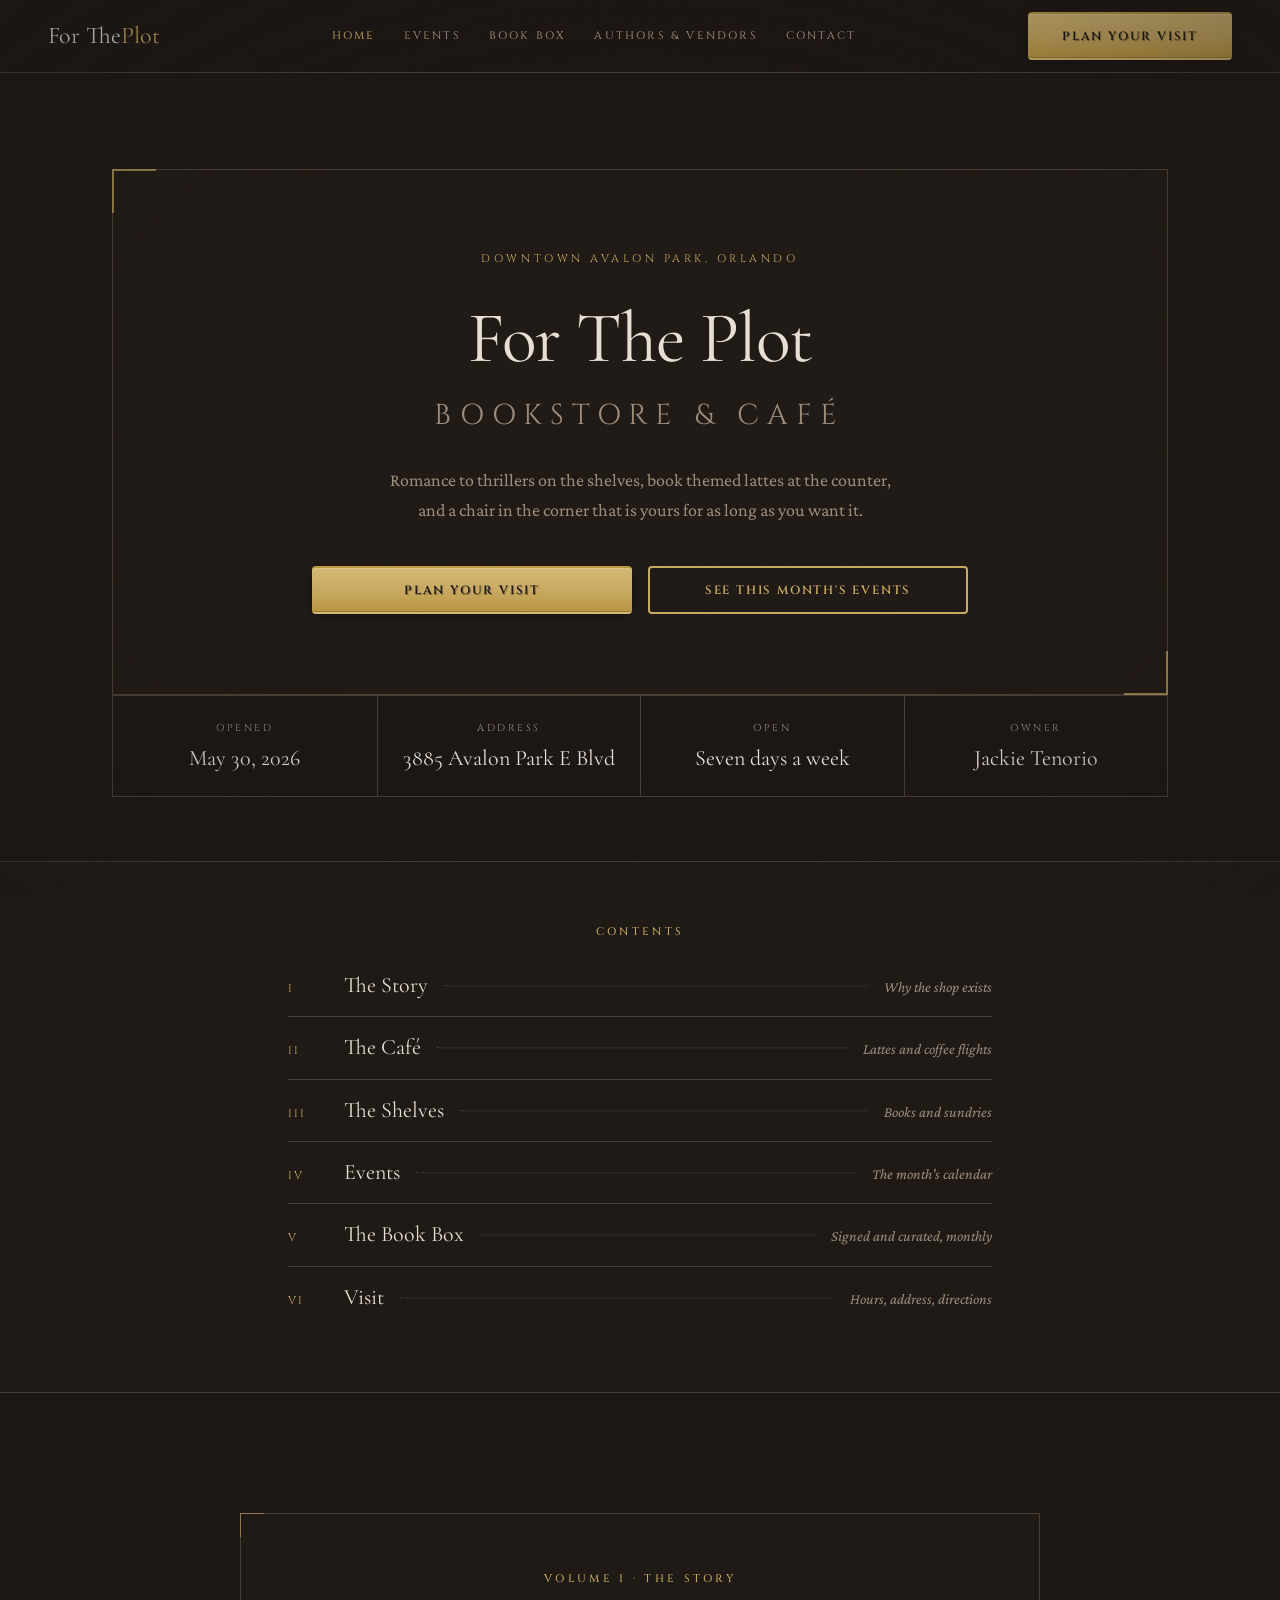
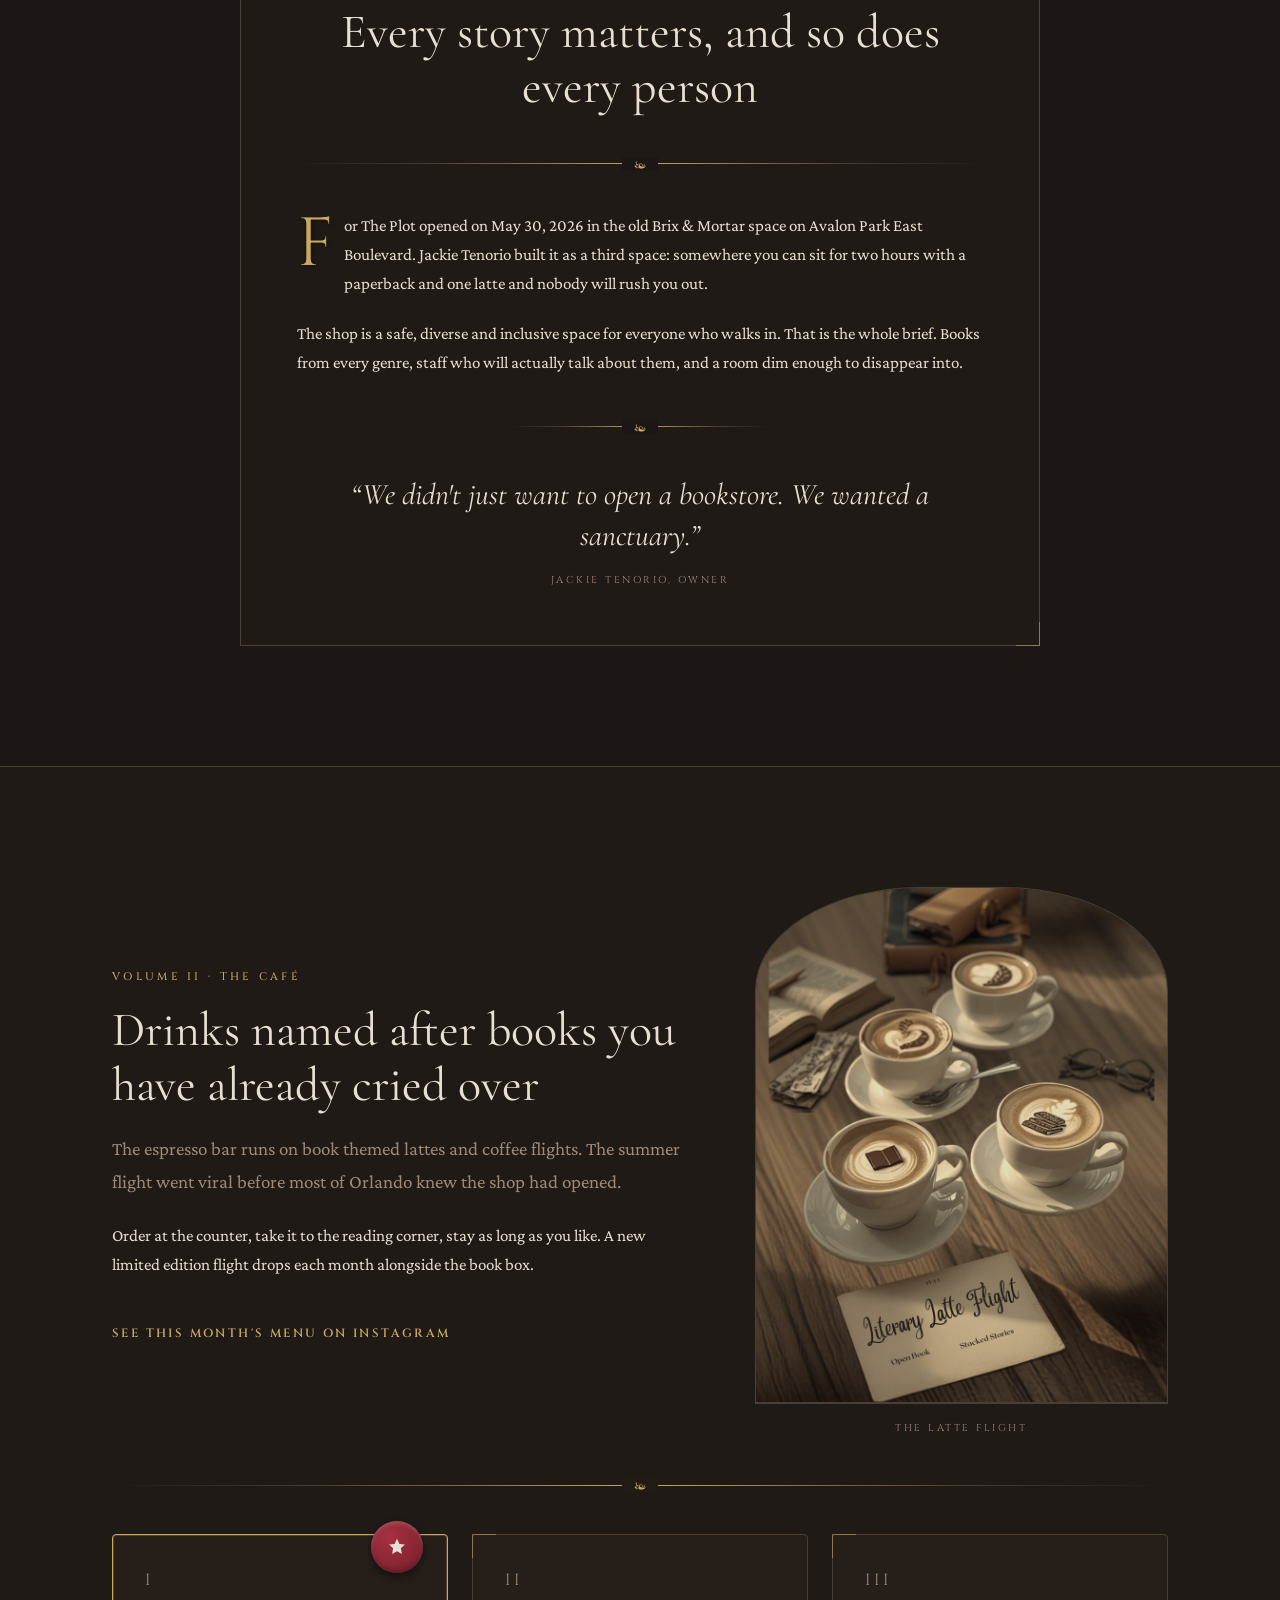
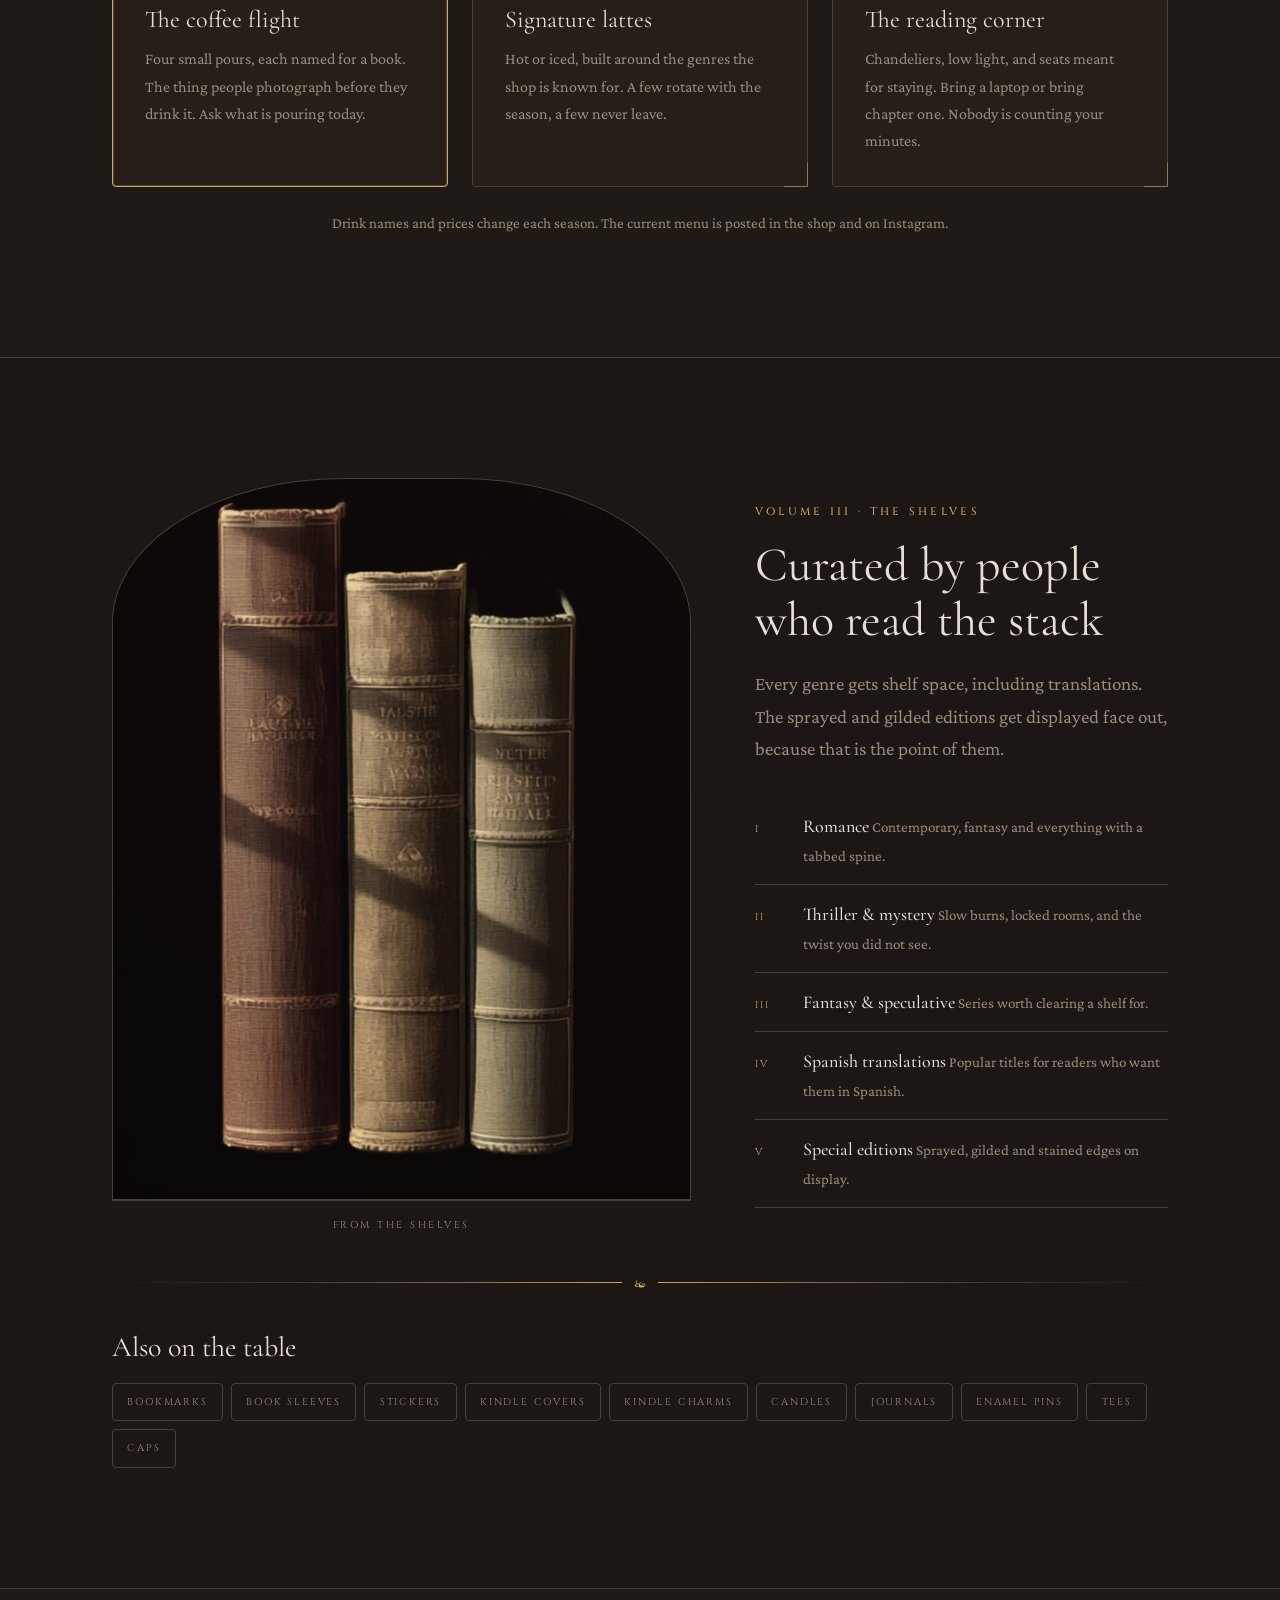
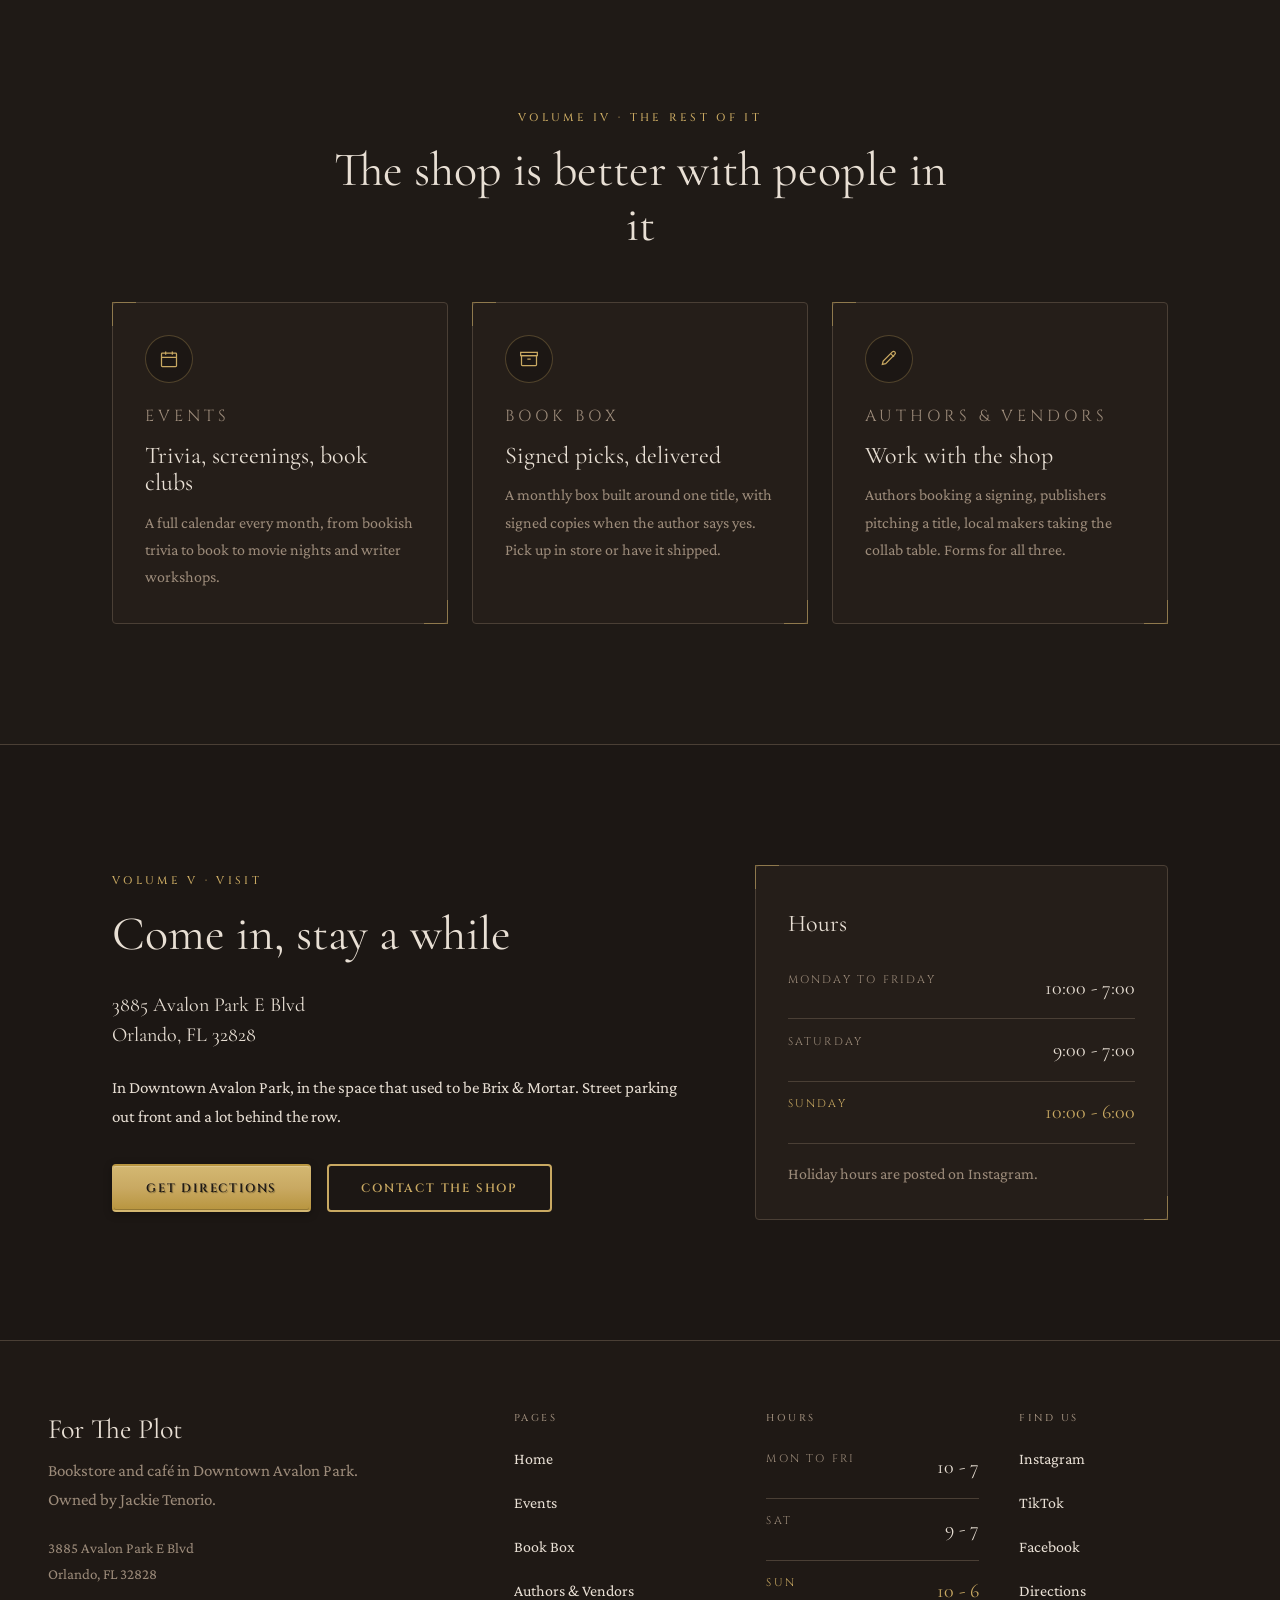
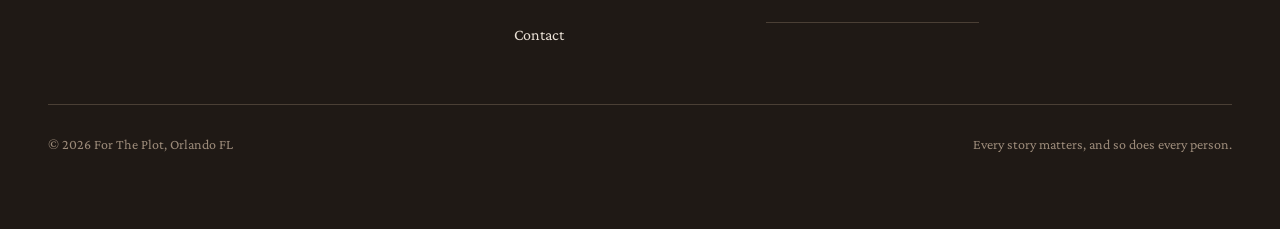
==== commit cc0fae6b: "Put the shop's real menu in and unlink the page pending sign-off The placeholder drinks are gone. Th" ====
--- a/index.html
+++ b/index.html
@@ -55,7 +55,6 @@
       <nav aria-label="Primary">
         <ul class="nav__links">
           <li><a href="index.html" aria-current="page">Home</a></li>
-          <li><a href="coffee-shop.html">Coffee Shop</a></li>
           <li><a href="events.html">Events</a></li>
           <li><a href="book-box.html">Book Box</a></li>
           <li><a href="partners.html">Authors &amp; Vendors</a></li>
@@ -70,7 +69,6 @@
     <div class="nav__panel" id="navPanel" data-open="false">
       <ul>
         <li><a href="index.html" aria-current="page">Home</a></li>
-        <li><a href="coffee-shop.html">Coffee Shop</a></li>
         <li><a href="events.html">Events</a></li>
         <li><a href="book-box.html">Book Box</a></li>
         <li><a href="partners.html">Authors &amp; Vendors</a></li>
@@ -113,7 +111,7 @@
     <h2 id="contents-h" class="volume center">Contents</h2>
     <ul class="contents">
       <li><a href="#story"><span class="num" aria-hidden="true">I</span><span class="name">The Story</span><span class="leader" aria-hidden="true"></span><span class="desc">Why the shop exists</span></a></li>
-      <li><a href="#cafe"><span class="num" aria-hidden="true">II</span><span class="name">The Café</span><span class="leader" aria-hidden="true"></span><span class="desc">Lattes, flights and the full menu</span></a></li>
+      <li><a href="#cafe"><span class="num" aria-hidden="true">II</span><span class="name">The Café</span><span class="leader" aria-hidden="true"></span><span class="desc">Lattes and coffee flights</span></a></li>
       <li><a href="#shelves"><span class="num" aria-hidden="true">III</span><span class="name">The Shelves</span><span class="leader" aria-hidden="true"></span><span class="desc">Books and sundries</span></a></li>
       <li><a href="events.html"><span class="num" aria-hidden="true">IV</span><span class="name">Events</span><span class="leader" aria-hidden="true"></span><span class="desc">The month's calendar</span></a></li>
       <li><a href="book-box.html"><span class="num" aria-hidden="true">V</span><span class="name">The Book Box</span><span class="leader" aria-hidden="true"></span><span class="desc">Signed and curated, monthly</span></a></li>
@@ -168,8 +166,7 @@
           limited edition flight drops each month alongside the book box.
         </p>
         <p class="btn-row" style="margin-top:2rem;">
-          <a class="btn btn--primary" href="coffee-shop.html">See the full drinks menu</a>
-          <a class="btn btn--ghost" href="https://www.instagram.com/fortheplotorlando/" rel="noopener">This month's drop on Instagram</a>
+          <a class="btn btn--ghost" href="https://www.instagram.com/fortheplotorlando/" rel="noopener">See this month's menu on Instagram</a>
         </p>
       </div>
 
@@ -208,7 +205,7 @@
         <p>Chandeliers, low light, and seats meant for staying. Bring a laptop or bring chapter one. Nobody is counting your minutes.</p>
       </article>
     </div>
-    <p class="note center" style="margin-top:1.5rem;">Every drink and every price is on the <a href="coffee-shop.html">Coffee Shop</a> page. Seasonal names change through the year, and the board in the shop is always the last word.</p>
+    <p class="note center" style="margin-top:1.5rem;">Drink names and prices change each season. The current menu is posted in the shop and on Instagram.</p>
   </div>
 </section>
 
@@ -328,7 +325,6 @@
         <h3>Pages</h3>
         <ul>
           <li><a href="index.html">Home</a></li>
-          <li><a href="coffee-shop.html">Coffee Shop</a></li>
           <li><a href="events.html">Events</a></li>
           <li><a href="book-box.html">Book Box</a></li>
           <li><a href="partners.html">Authors &amp; Vendors</a></li>
